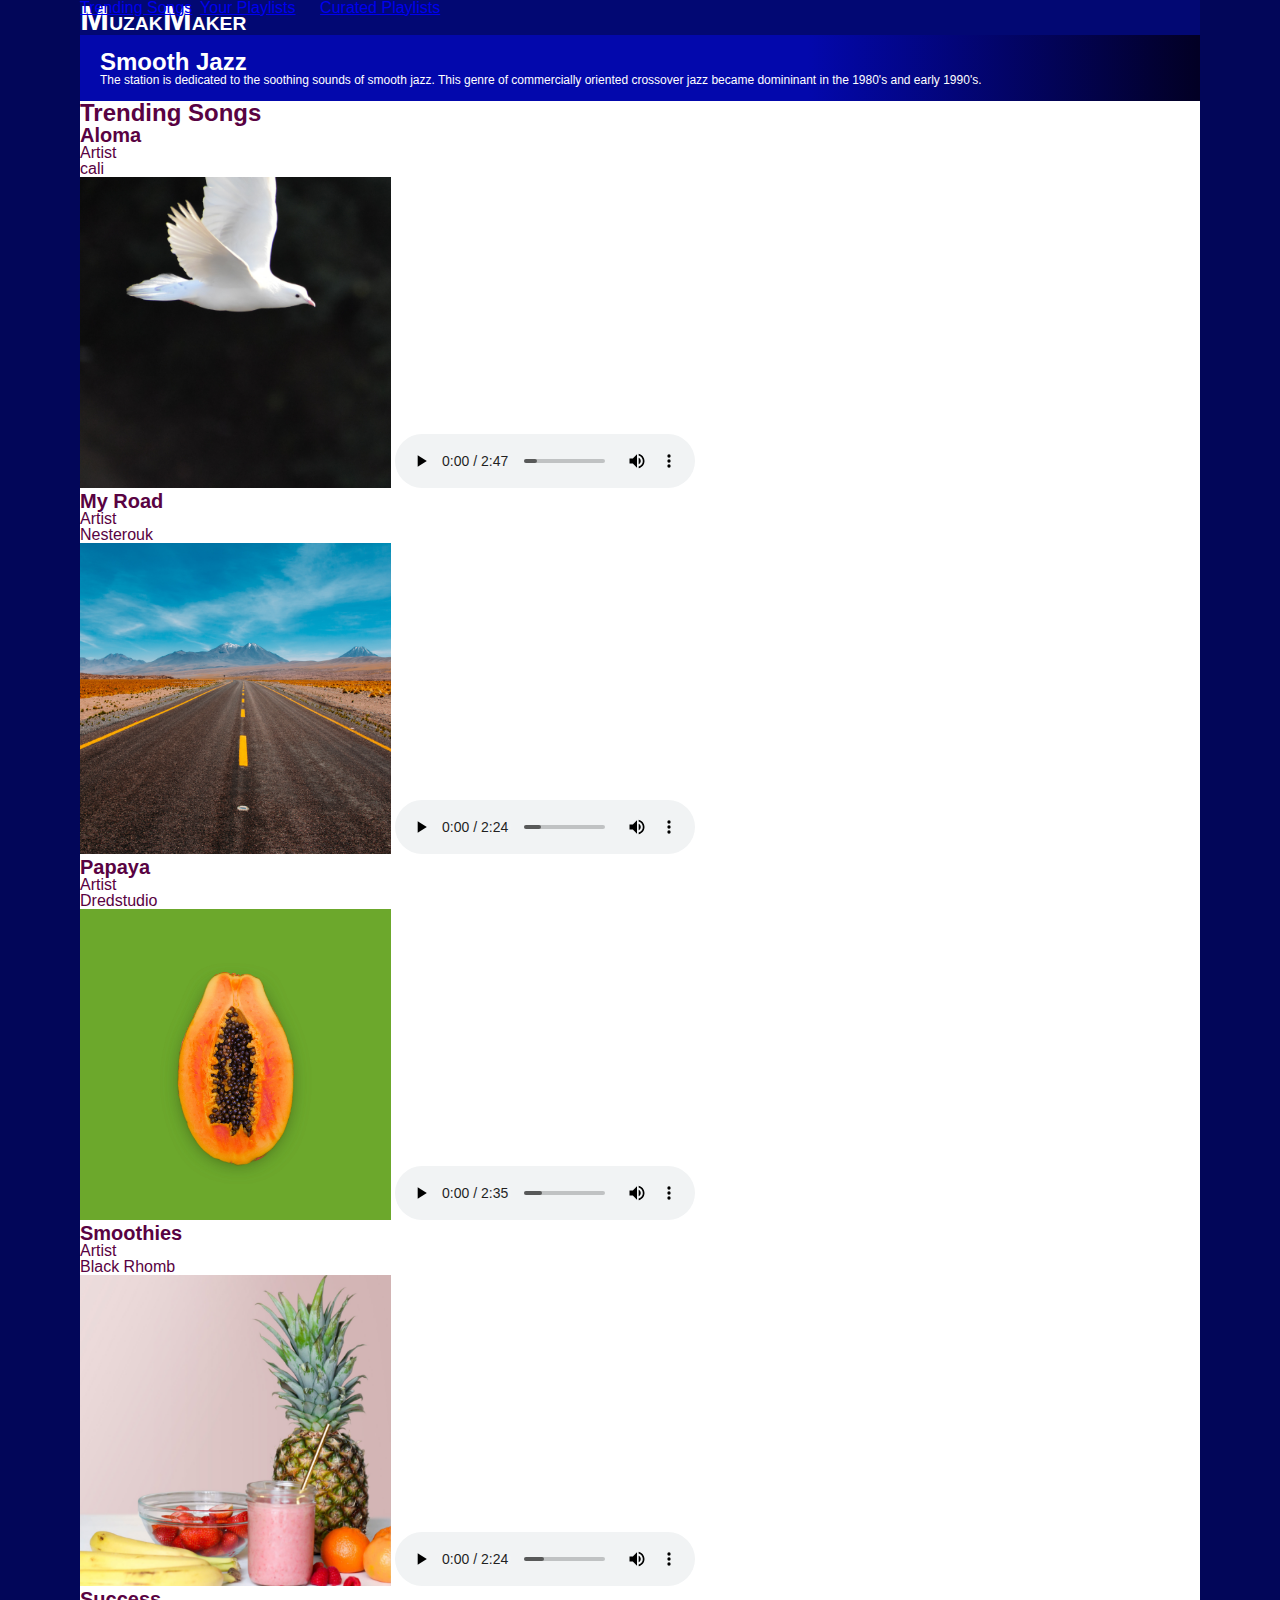
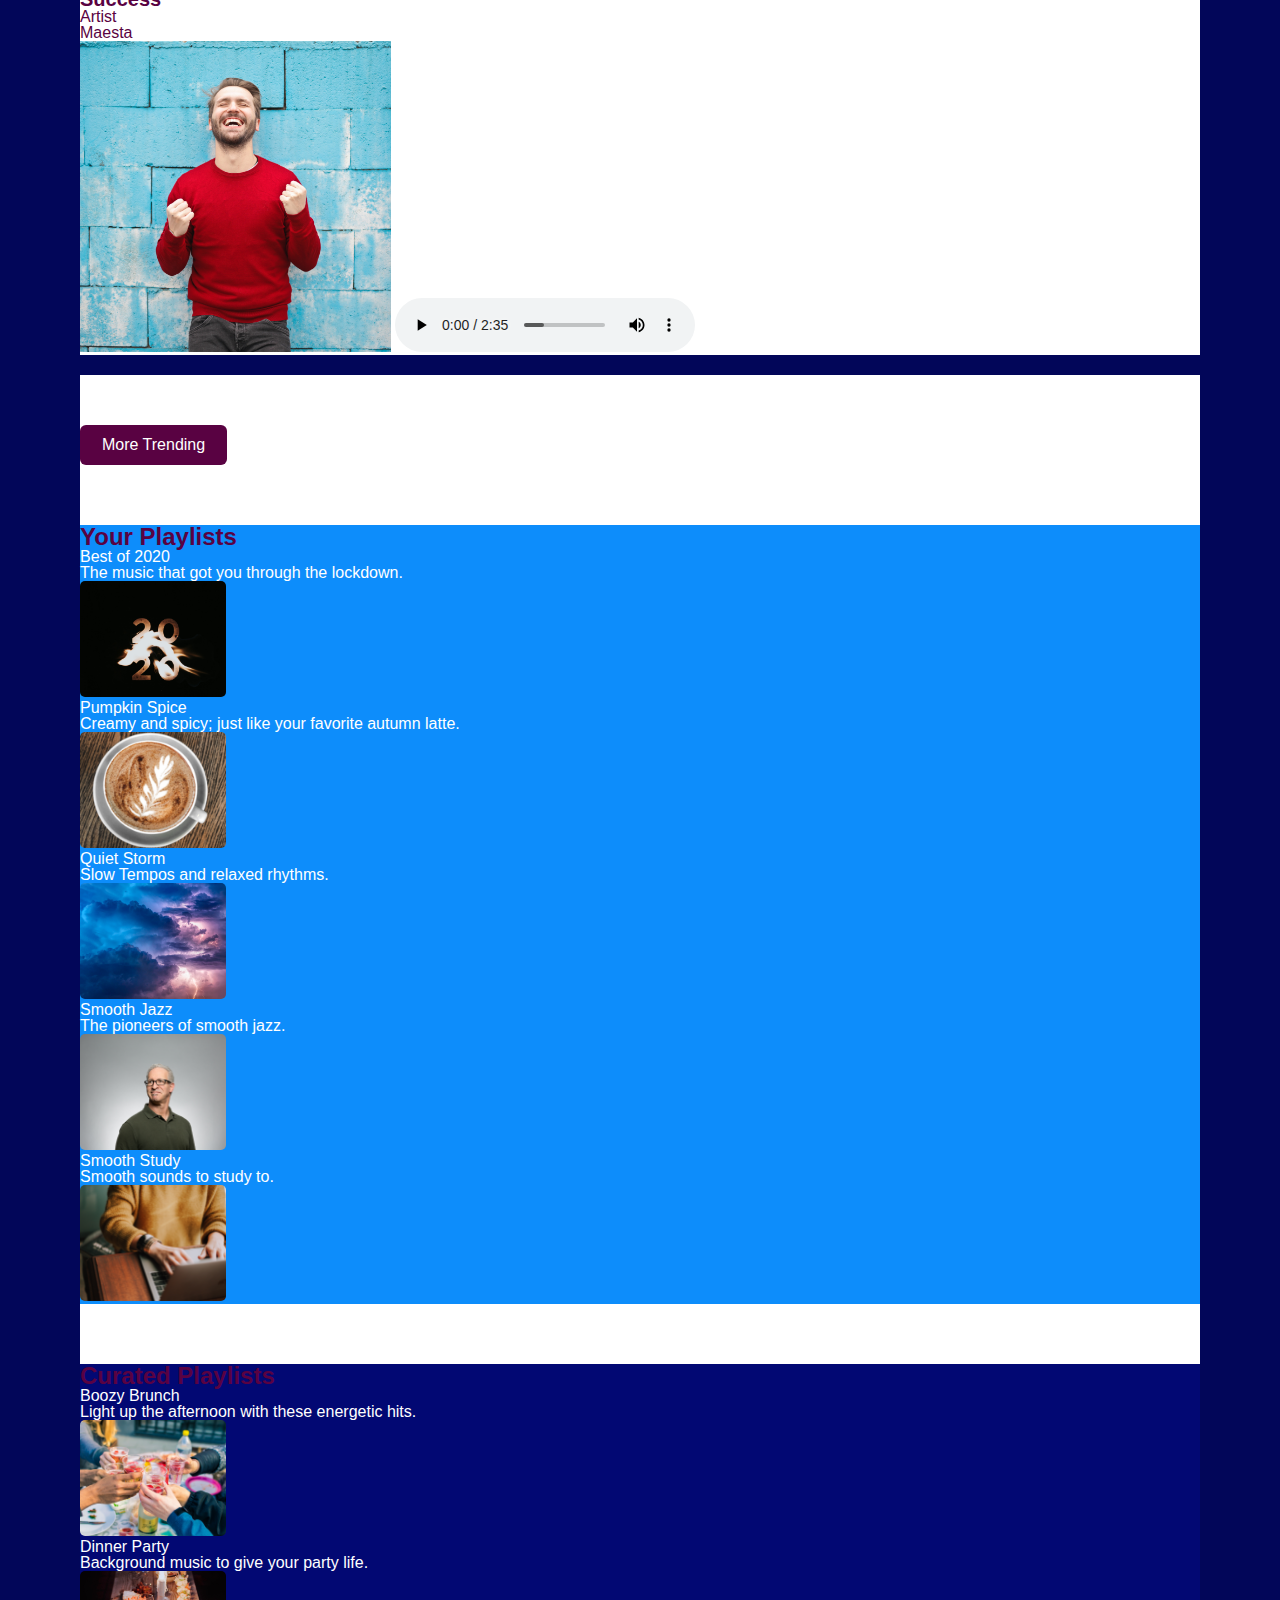
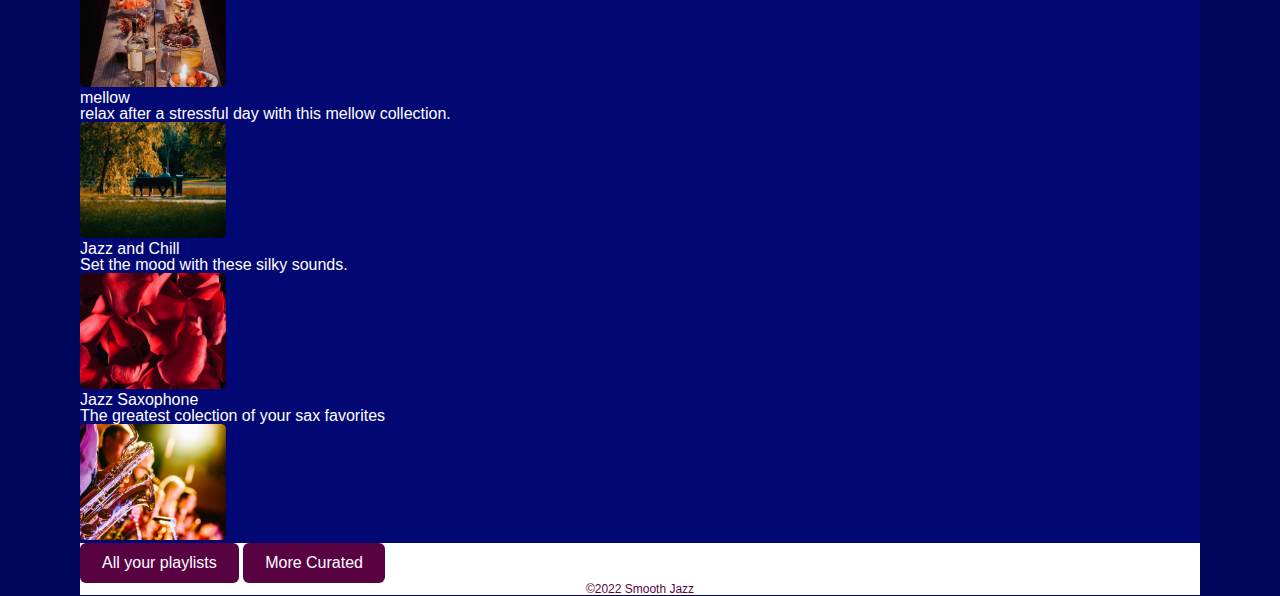
==== index.html @ c6e15051 "block level design" ====
<!DOCTYPE html>
<html lang="en">
  <head>
    <meta charset="UTF-8">
    <meta name="viewport" content="width=device-width, initial-scale=1.0">
    <meta http-equiv="X-UA-Compatible" content="ie=edge">
    <title>Streaming Media</title>
    <link rel="stylesheet" href="styles.css">
  </head>
  <body>
    <header>
      <h1><a href="index.html"> M<span class="h1_cap">uzak</span>M<span class="h1_cap">aker</span> </a></h1>
      <nav>
        <ul class="menu">
          <li><a href="trending_Songs.html">Trending Songs</a></li>
          <li><a href="your_Playlists.html">Your Playlists</a></li>
          <li><a href="curated_playlists.html">Curated Playlists</a></li>
        </ul>
      </nav>
    </header>
    <main>
      <section id="bio">
        <h2 id="bio_h2">Smooth Jazz</h2>
        <p>The station is dedicated to the soothing sounds of smooth jazz.
          This genre of commercially oriented crossover jazz became domininant
          in the 1980's and early 1990's.
        </p> 
        </section>
        <section id="trending">
          <h2>Trending Songs</h2>
          <div class="scroll">
          <section>
            <div>
              <h3>Aloma</h3>
              <dl>
                <dt>Artist</dt>
                <dd>cali</dd>
              </dl>
            </div>
            <img src="images/aloma-cover.png" alt="dove">
            <audio 
              controls src="audio/aloma.mp3">
              Your browser doesn't support the <code>audio</code> element.
            </audio>
          </section>
          <section>
            <div>
              <h3>My Road</h3>
              <dl>
                <dt>Artist</dt>
                <dd>Nesterouk</dd>
              </dl>
            </div>
            <img src="images/my-road-cover.png" alt="desert picture">
            <audio 
              controls src="audio/my-road.mp3">
              Your browser doesn't support the <code>audio</code> element.
            </audio>
          </section>
          <section>
            <div>
              <h3>Papaya</h3>
              <dl>
                <dt>Artist</dt>
                <dd>Dredstudio</dd>
              </dl>
            </div>
            <img src="images/papaya-cover.png" alt="papaya cover">
            <audio 
              controls src="audio/papaya.mp3">
              Your browser doesn't support the <code>audio</code> element.
            </audio>
          </section>
          <section>
            <div>
              <h3>Smoothies</h3>
              <dl>
                <dt>Artist</dt>
                <dd>Black Rhomb</dd>
              </dl>
            </div>
            <img src="images/smoothies-cover.png" alt="smoothies cover">
            <audio 
              controls src="audio/smoothies.mp3">
              Your browser doesn't support the <code>audio</code> element.
            </audio>
          </section>
          <section>
            <div>
              <h3>Success</h3>
              <dl>
                <dt>Artist</dt>
                <dd>Maesta</dd>
              </dl>
            </div>
            <img src="images/successful-performance-cover.png" alt="success face">
            <audio 
              controls src="audio/successful-performance.mp3">
              Your browser doesn't support the <code>audio</code> element.
            </audio>
          </section>
          </div>
      </section>
      <div id="allplaylists">
        <a class="button" href="#"><span>More Trending</span></a>
         <section id="your_playlists">
         <h2>Your Playlists</h2>
          <div class="scroll">
            <div>
              <dl>
                <dt>Best of 2020</dt>
                <dd>The music that got you through the lockdown.</dd>
              </dl>
              <img src="images/best-of-2020-cover.png" alt="2020 fire graphic">
            </div>
            <div>
              <dl>
                <dt>Pumpkin Spice</dt>
                <dd>Creamy and spicy; just like your favorite autumn latte.</dd>
              </dl>
              <img src="images/pumpkin-spice-cover.png" alt="latte">
            </div>
            <div>
              <dl>
                <dt>Quiet Storm</dt>
                <dd>Slow Tempos and relaxed rhythms.</dd>
              </dl>
              <img src="images/quiet-storm-cover.png" alt="quiet storm picture">
            </div>
            <div>
              <dl>
                <dt>Smooth Jazz</dt>
                <dd>The pioneers of smooth jazz.</dd>
              </dl>
              <img src="images/smooth-jazz-cover.png" alt="smooth jazz artist">
            </div>
            <div>
              <dl>
                <dt>Smooth Study</dt>
                <dd>Smooth sounds to study to.</dd>
              </dl>
              <img src="images/smooth-study-cover.png" alt="student using laptop picture">
            </div>
        </div>
      </section>

    
      <section id="curated_playlists">
        <h2>Curated Playlists</h2>
        <div class="scroll">
            <div>
              <dl>
                <dt>Boozy Brunch</dt>
                <dd>Light up the afternoon with these energetic hits.</dd>
              </dl>
              <img src="images/boozy-brunch-cover.png" alt="cheering with drinks picture">
            </div>
            <div>
              <dl>
                <dt>Dinner Party</dt>
                <dd>Background music to give your party life.</dd>
              </dl>
              <img src="images/dinner-party-cover.png" alt="dinner party picture">
            </div>
            <div>
              <dl>
                <dt>mellow</dt>
                <dd>relax after a stressful day with this mellow collection.</dd>
              </dl>
              <img src="images/mellow-cover.png" alt="riding horses picture">
            </div>
            <div>
              <dl>
                <dt>Jazz and Chill</dt>
                <dd>Set the mood with these silky sounds.</dd>
              </dl>
              <img src="images/jazz-chill-cover.png" alt="rose pedals picture">
            </div>
            <div>
              <dl>
                <dt>Jazz Saxophone</dt>
                <dd>The greatest colection of your sax favorites</dd>
              </dl>
              <img src="images/smooth-saxophone-cover.png" alt="2020 fire graphic">
            </div>
        </div>
      </section>
      <a class="button" href="#"><span>All your playlists</span></a>
      <a class="button" href="#"><span>More Curated</span></a>
    </div>
    </main>
    <footer>
        <p id="crfoot">&copy;2022 Smooth Jazz</p>
    </footer>
  </body>
</html>
---- styles.css ----
/* http://meyerweb.com/eric/tools/css/reset/
v2.0 | 20110126
License: none (public domain)
*/
html, body, div, span, applet, object, iframe,
h1, h2, h3, h4, h5, h6, p, blockquote, pre,
a, abbr, acronym, address, big, cite, code,
del, dfn, em, img, ins, kbd, q, s, samp,
small, strike, strong, sub, sup, tt, var,
b, u, i, center,
dl, dt, dd, ol, ul, li,
fieldset, form, label, legend,
table, caption, tbody, tfoot, thead, tr, th, td,
article, aside, canvas, details, embed,
figure, figcaption, footer, header, hgroup, 
menu, nav, output, ruby, section, summary,
time, mark, audio, video {
    margin: 0;
    padding: 0;
    border: 0;
    font-size: 100%;
    font: inherit;
    vertical-align: baseline;
}
/* HTML5 display-role reset for older browsers */
article, aside, details, figcaption, figure, 
footer, header, hgroup, menu, nav, section {
    display: block;
}
body {
    line-height: 1;
}
ol, ul {
    list-style: none;
}
blockquote, q {
    quotes: none;
}
blockquote:before, blockquote:after,
q:before, q:after {
    content: '';
    content: none;
}
table {
    border-collapse: collapse;
    border-spacing: 0;
    
}
/*universal level elements*/
html{
    font-family: Verdana, Geneva, Tahoma, sans-serif;
    background-color: #020659;
    margin-left:80px;
    margin-right: 80px;
}

/*inline level elements*/
h1 {font-size:1.25em;
    color: #ffffff;
}
h1 a{
    text-decoration: none;
    color: #ffffff;
    font-family: Verdana, Geneva, Tahoma, sans-serif;
    font-weight:bolder;
    text-transform: capitalize;
    font-size:1.75em;
}
.h1_cap{
    font-weight:bold;
    text-transform: uppercase;
    font-size:.55em;
}
h3 {
    font-size: 1.25em;
    color: #590242;
    font-weight: bolder;
}
h2 {
    font-size: 1.5em;
    color: #590242;
    font-weight: bolder;
}
#bio_h2{
    font-size: 1.5em;
    color:#ffffff;
    font-weight: bolder;
}
#bio{
 background: rgb(2,0,36);
background: linear-gradient(270deg, rgba(2,0,36,1) 0%, rgba(3,8,172,1) 35%, rgba(3,8,172,1) 100%);
padding-top: 15px;
padding-bottom: 15px;
padding-left: 20px;
padding-right: 20px;
}
p{
    color: #ffffff;
    font-size: .75em;
}
#crfoot{
    text-align: center;
    margin: 0 auto;
    color: #590242;
}
div dl{
    
    color: #ffffff;
    font-size: 1em;
}
#trending div dl{
    color: #590242;
    font-size: 1em;
}
/*block level elements*/
header{
    background-color: #020873;
}
footer{
    background-color: #ffffff;
}
#trending{
    background-color: #ffffff;
    margin-bottom:20px;
}

#your_playlists{
    background-color: #0d8dfb;
    margin-top: 60px;
}
#curated_playlists{
    background-color: #020873;
    margin-top: 60px;
    }
#allplaylists{
    background-color: #ffffff;
    padding-top: 50px;
}
/*button display*/  
.button {
    display: inline-block;
    padding: 10px 20px;
    text-align: center;
    text-decoration: none;
    color: #ffffff;
    background-color: #590242;
    border-radius: 6px;
    outline: none;
    transition: 0.1s;
    border: 2px solid transparent;
  }
  .button:hover,
  .button:focus {
    background-color: #0d8df8;
    border-color: #7aa8b7;
  }


/*menu (start media queries)*/
@media screen and (min-width:375px) {
ul {
    overflow: hidden;
    max-height: 0;
    transition: max-height .2s ease-out;
    text-decoration: none;
}
label {
    cursor: pointer;
    display: inline-block;
    padding: 28px 20px;
    position: relative;
    user-select: none;
}
label span {
    background-color: #ffffff;
    display: block;
    height: 2px;
    position: relative;
    transition: background-color .2s ease-out;
    width: 18px;
}
label span:before, label span:after {
    background: #ffffff;
    content: '';
    display: block;
    height: 100%;
    position: absolute;
    transition: all .2s ease-out;
    width: 100%;
}
label span:before {
    top: 5px;
}
label span:after {
    top: -5px;
}
input {
    display: none;
}
input:checked ~ ul {
    max-height: 500px;
}
input:checked ~ label span {
    background: transparent;
}
input:checked ~ label span:before {
    transform: rotate(-45deg);
}
input:checked ~ label span:after {
    transform: rotate(45deg);
}
input:checked ~ label:not(.steps) span:before, input:checked ~ label:not(.steps) span:after {
    top: 0;
}
}
@media screen and (min-width:834px) {
    ul {
        overflow: visible;
        position: absolute;
        top: 0;
        display: grid;
        grid-template-columns: 1fr 1fr 1fr 1fr 1fr;
    }
    label span, input {
        display: none;
    }
}
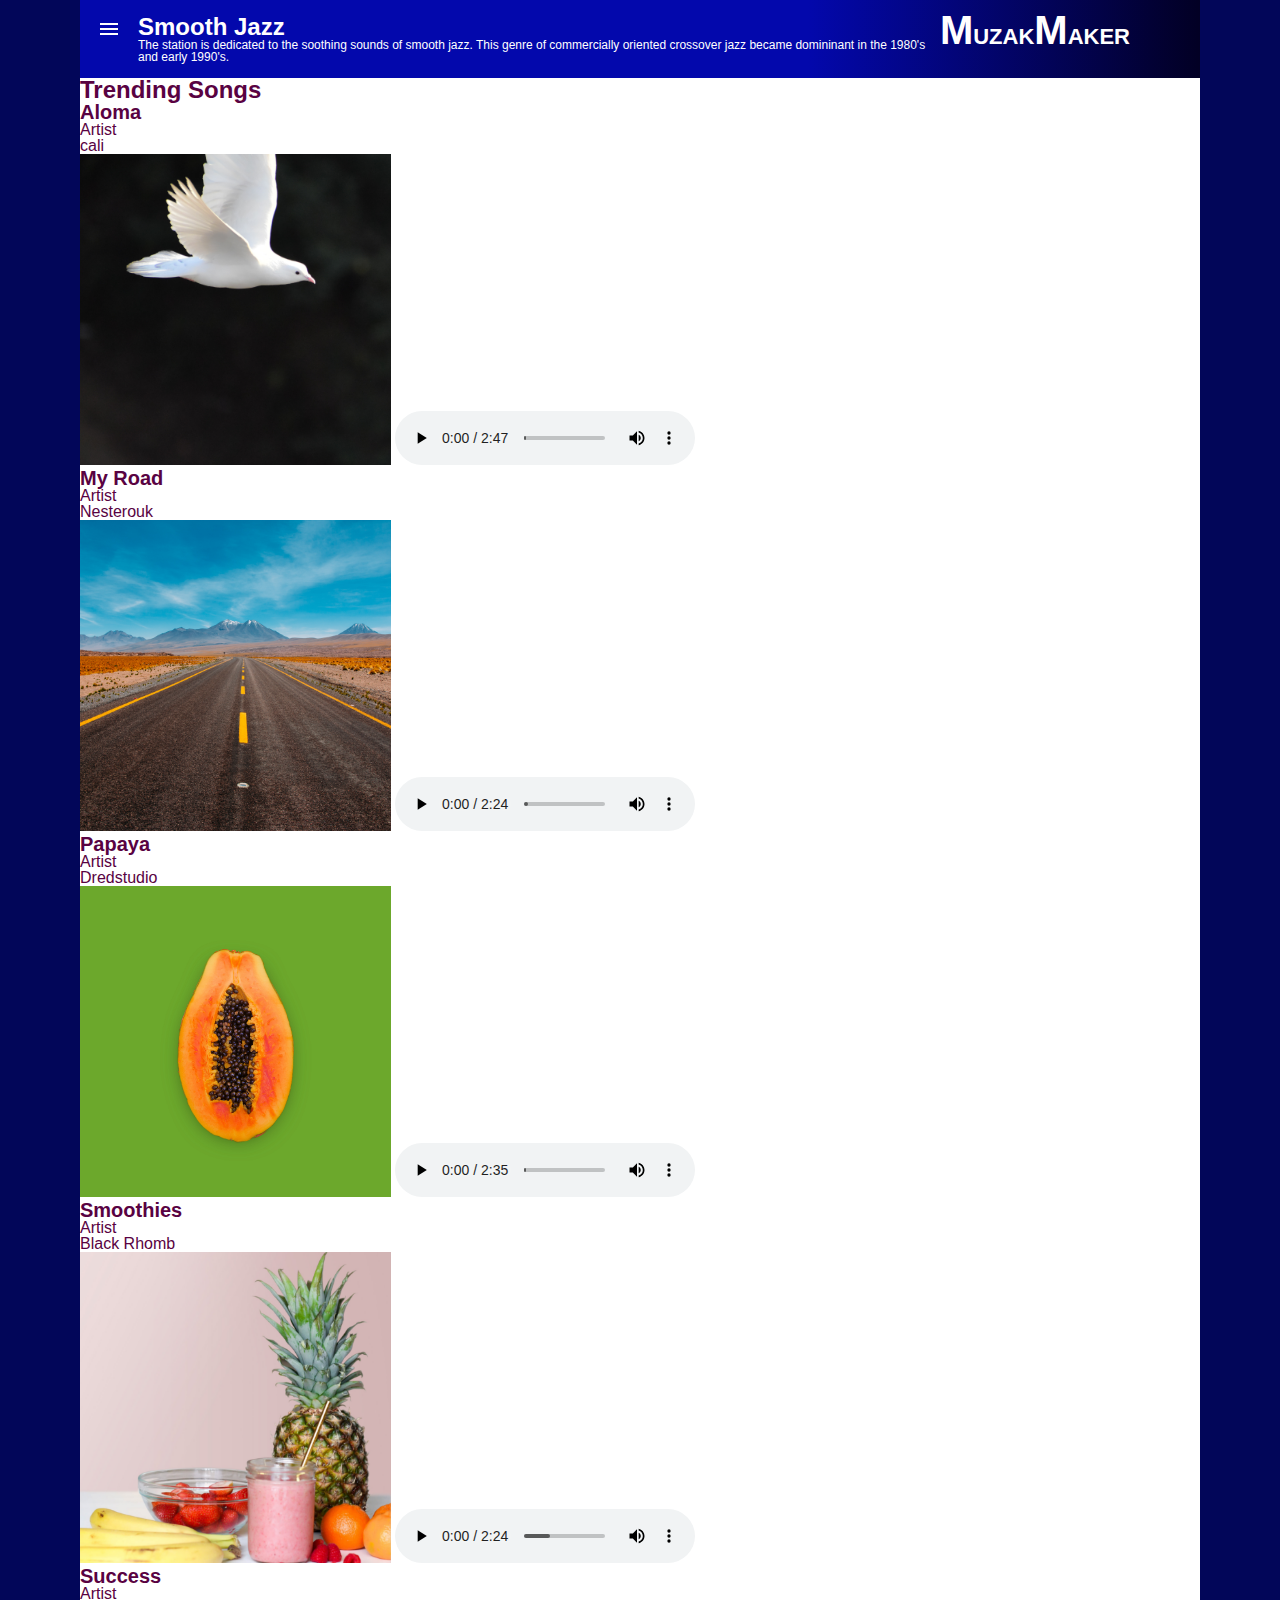
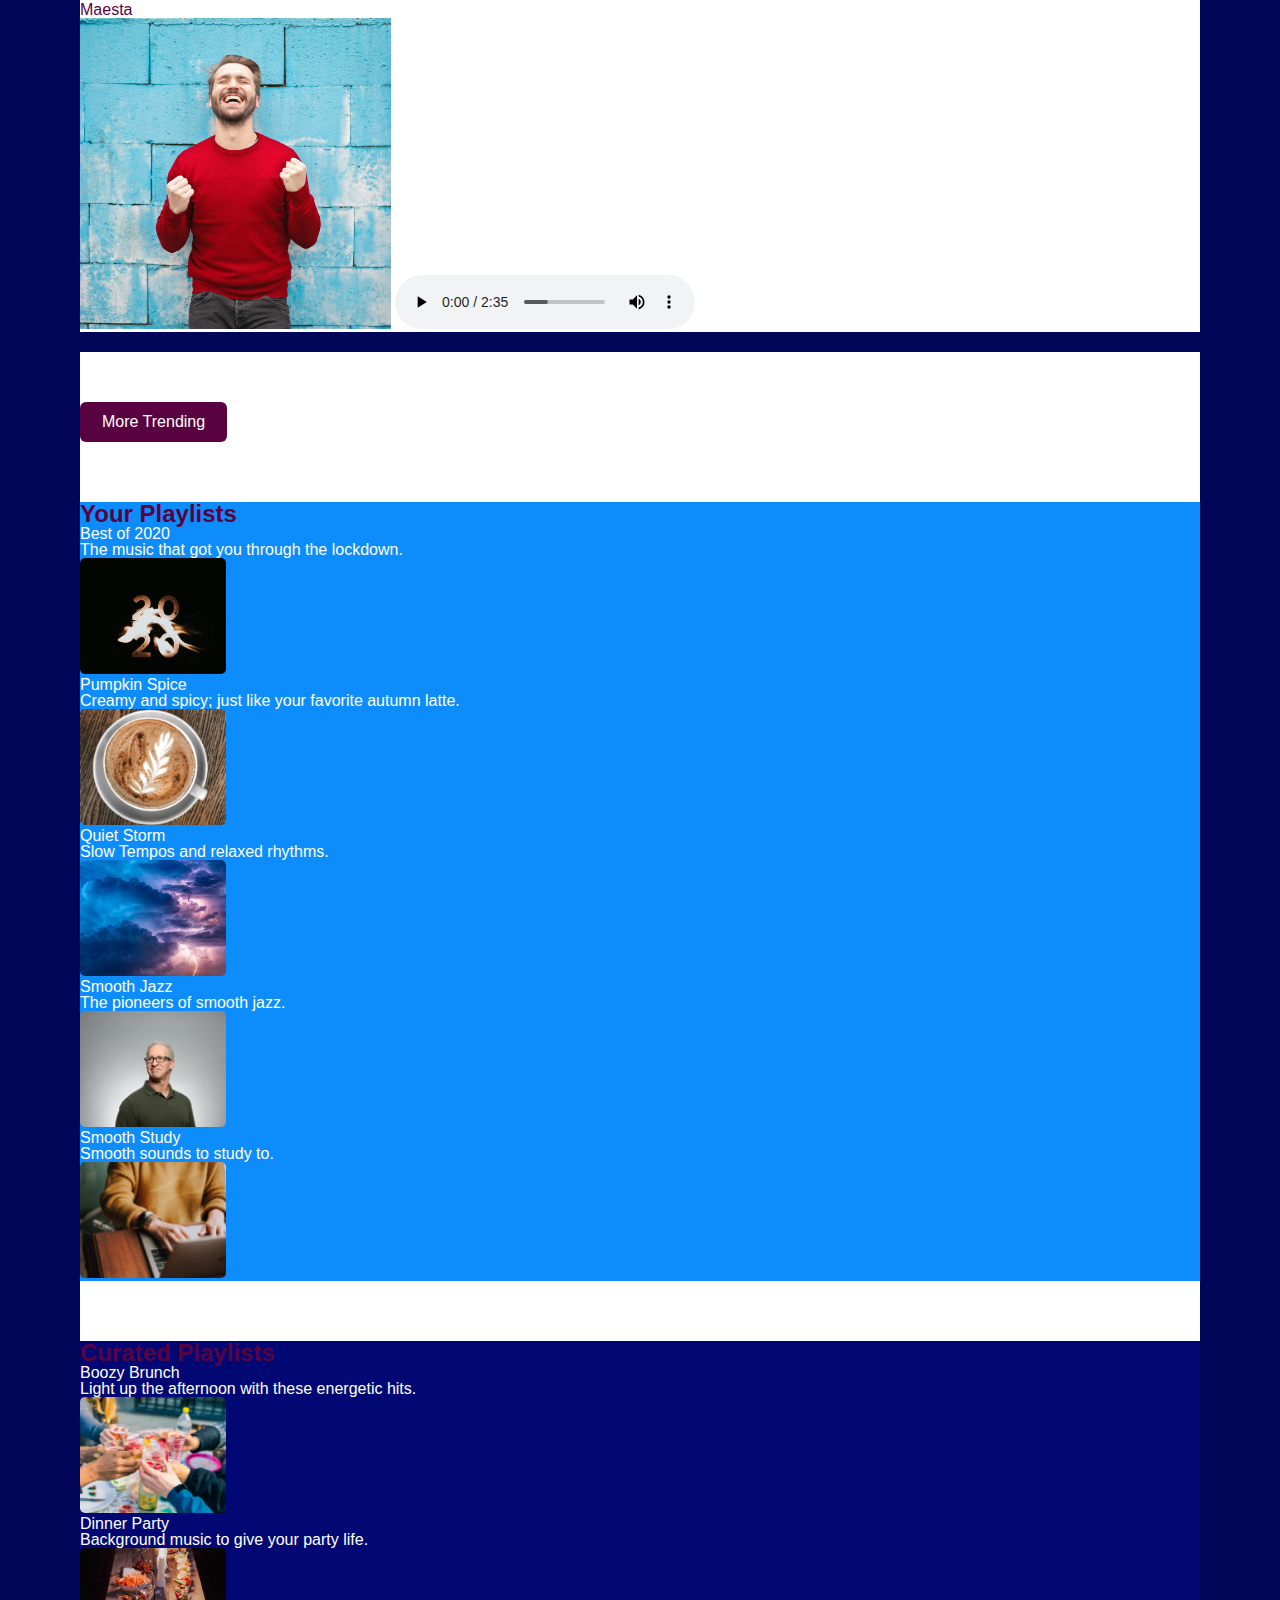
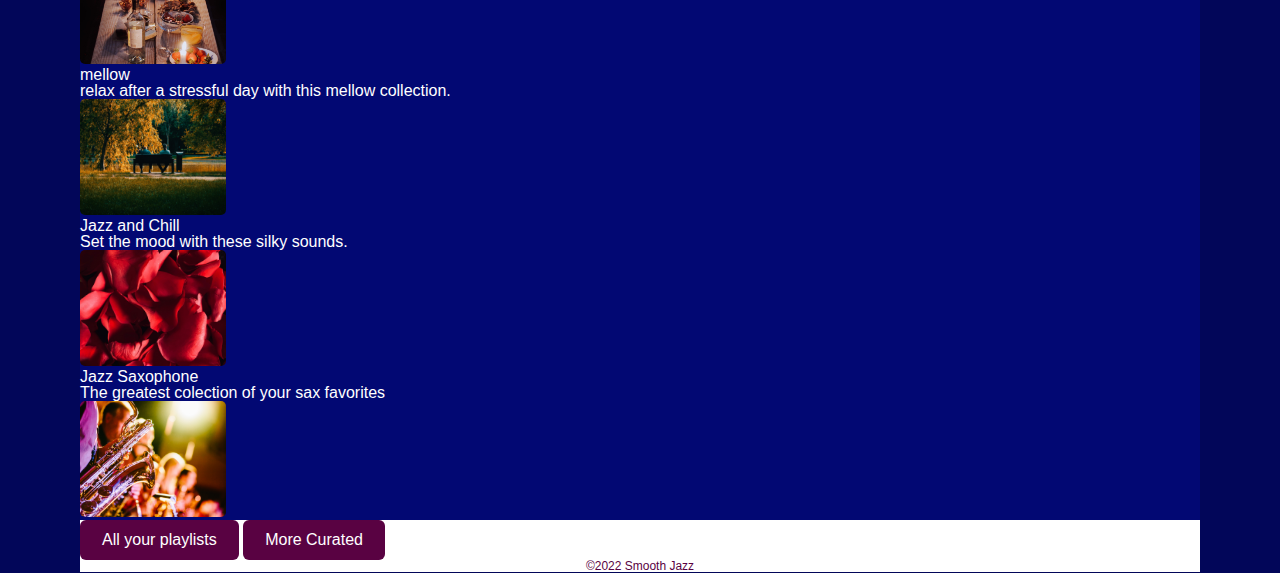
==== commit 6777067c: "menu" ====
--- a/index.html
+++ b/index.html
@@ -8,9 +8,11 @@
     <link rel="stylesheet" href="styles.css">
   </head>
   <body>
-    <header>
-      <h1><a href="index.html"> M<span class="h1_cap">uzak</span>M<span class="h1_cap">aker</span> </a></h1>
+    <header class="header">
+      <h1><a href="index.html" class="logo"> M<span class="h1_cap">uzak</span>M<span class="h1_cap">aker</span> </a></h1>
       <nav>
+        <input class="menu-btn" type="checkbox" id="menu-btn" />
+        <label class="menu-icon" for="menu-btn"><span class="navicon"></span></label>
         <ul class="menu">
           <li><a href="trending_Songs.html">Trending Songs</a></li>
           <li><a href="your_Playlists.html">Your Playlists</a></li>
--- a/styles.css
+++ b/styles.css
@@ -52,6 +52,7 @@
     background-color: #020659;
     margin-left:80px;
     margin-right: 80px;
+
 }
 
 /*inline level elements*/
@@ -85,14 +86,15 @@
     font-size: 1.5em;
     color:#ffffff;
     font-weight: bolder;
+    
 }
 #bio{
- background: rgb(2,0,36);
-background: linear-gradient(270deg, rgba(2,0,36,1) 0%, rgba(3,8,172,1) 35%, rgba(3,8,172,1) 100%);
-padding-top: 15px;
-padding-bottom: 15px;
-padding-left: 20px;
-padding-right: 20px;
+    background: rgb(2,0,36);
+    background: linear-gradient(270deg, rgba(2,0,36,1) 0%, rgba(3,8,172,1) 35%, rgba(3,8,172,1) 100%);
+    padding-top: 15px;
+    padding-bottom: 15px;
+    padding-left: 20px;
+    padding-right: 20px;
 }
 p{
     color: #ffffff;
@@ -100,7 +102,6 @@
 }
 #crfoot{
     text-align: center;
-    margin: 0 auto;
     color: #590242;
 }
 div dl{
@@ -115,6 +116,11 @@
 /*block level elements*/
 header{
     background-color: #020873;
+    text-align: center;
+    box-shadow: 1px 1px 4px 0 rgb(0, 0, 0);
+        position: relative;
+        width: 100%;
+        z-index: 3;
 }
 footer{
     background-color: #ffffff;
@@ -155,63 +161,104 @@
     border-color: #7aa8b7;
   }
 
-
+ 
 /*menu (start media queries)*/
 @media screen and (min-width:375px) {
-ul {
-    overflow: hidden;
-    max-height: 0;
-    transition: max-height .2s ease-out;
-    text-decoration: none;
-}
-label {
-    cursor: pointer;
-    display: inline-block;
-    padding: 28px 20px;
-    position: relative;
-    user-select: none;
-}
-label span {
-    background-color: #ffffff;
-    display: block;
-    height: 2px;
-    position: relative;
-    transition: background-color .2s ease-out;
-    width: 18px;
-}
-label span:before, label span:after {
-    background: #ffffff;
-    content: '';
-    display: block;
-    height: 100%;
-    position: absolute;
-    transition: all .2s ease-out;
-    width: 100%;
-}
-label span:before {
-    top: 5px;
-}
-label span:after {
-    top: -5px;
-}
-input {
-    display: none;
-}
-input:checked ~ ul {
-    max-height: 500px;
-}
-input:checked ~ label span {
-    background: transparent;
-}
-input:checked ~ label span:before {
-    transform: rotate(-45deg);
-}
-input:checked ~ label span:after {
-    transform: rotate(45deg);
-}
-input:checked ~ label:not(.steps) span:before, input:checked ~ label:not(.steps) span:after {
-    top: 0;
-}
+  
+      .header ul {
+        margin: 0;
+        padding: 0;
+        list-style: none;
+        overflow: hidden;
+        background-color: #fff;
+      }
+      
+      .header li a {
+        display: block;
+        padding: 20px 20px;
+        border-right: 1px solid #f4f4f4;
+        text-decoration: none;
+      }
+      
+      .header li a:hover,
+      .header .menu-btn:hover {
+        background-color: #5f66b7;
+      }
+      
+      .header .logo {
+        float: right;
+        font-size: 2em;
+        padding: 10px 70px 10px 10px;
+        text-decoration: none;
+      }
+      .header .menu {
+        clear: both;
+        max-height: 0;
+        transition: max-height .2s ease-out;
+      }
+
+      .header .menu-icon {
+        cursor: pointer;
+        float: left;
+        padding: 28px 20px;
+        position:relative;
+        user-select: none;
+      }
+      
+      .header .menu-icon .navicon {
+        background: rgb(255, 255, 255);
+        display: block;
+        height: 2px;
+        position: relative;
+        transition: background .2s ease-out;
+        width: 18px;
+      }
+      
+      .header .menu-icon .navicon:before,
+      .header .menu-icon .navicon:after {
+        background: #ffffff;
+        content: '';
+        display: block;
+        height: 100%;
+        position: absolute;
+        transition: all .2s ease-out;
+        width: 100%;
+      }
+      
+      .header .menu-icon .navicon:before {
+        top: 5px;
+      }
+      
+      .header .menu-icon .navicon:after {
+        top: -5px;
+      }
+      
+      /* menu btn */
+      
+      .header .menu-btn {
+        display: none;
+      }
+      
+      .header .menu-btn:checked ~ .menu {
+        max-height: 240px;
+      }
+      
+      .header .menu-btn:checked ~ .menu-icon .navicon {
+        background: transparent;
+      }
+      
+      .header .menu-btn:checked ~ .menu-icon .navicon:before {
+        transform: rotate(-45deg);
+      }
+      
+      .header .menu-btn:checked ~ .menu-icon .navicon:after {
+        transform: rotate(45deg);
+      }
+      
+      .header .menu-btn:checked ~ .menu-icon:not(.steps) .navicon:before,
+      .header .menu-btn:checked ~ .menu-icon:not(.steps) .navicon:after {
+        top: 0;
+      }
 }
 @media screen and (min-width:834px) {
     ul {
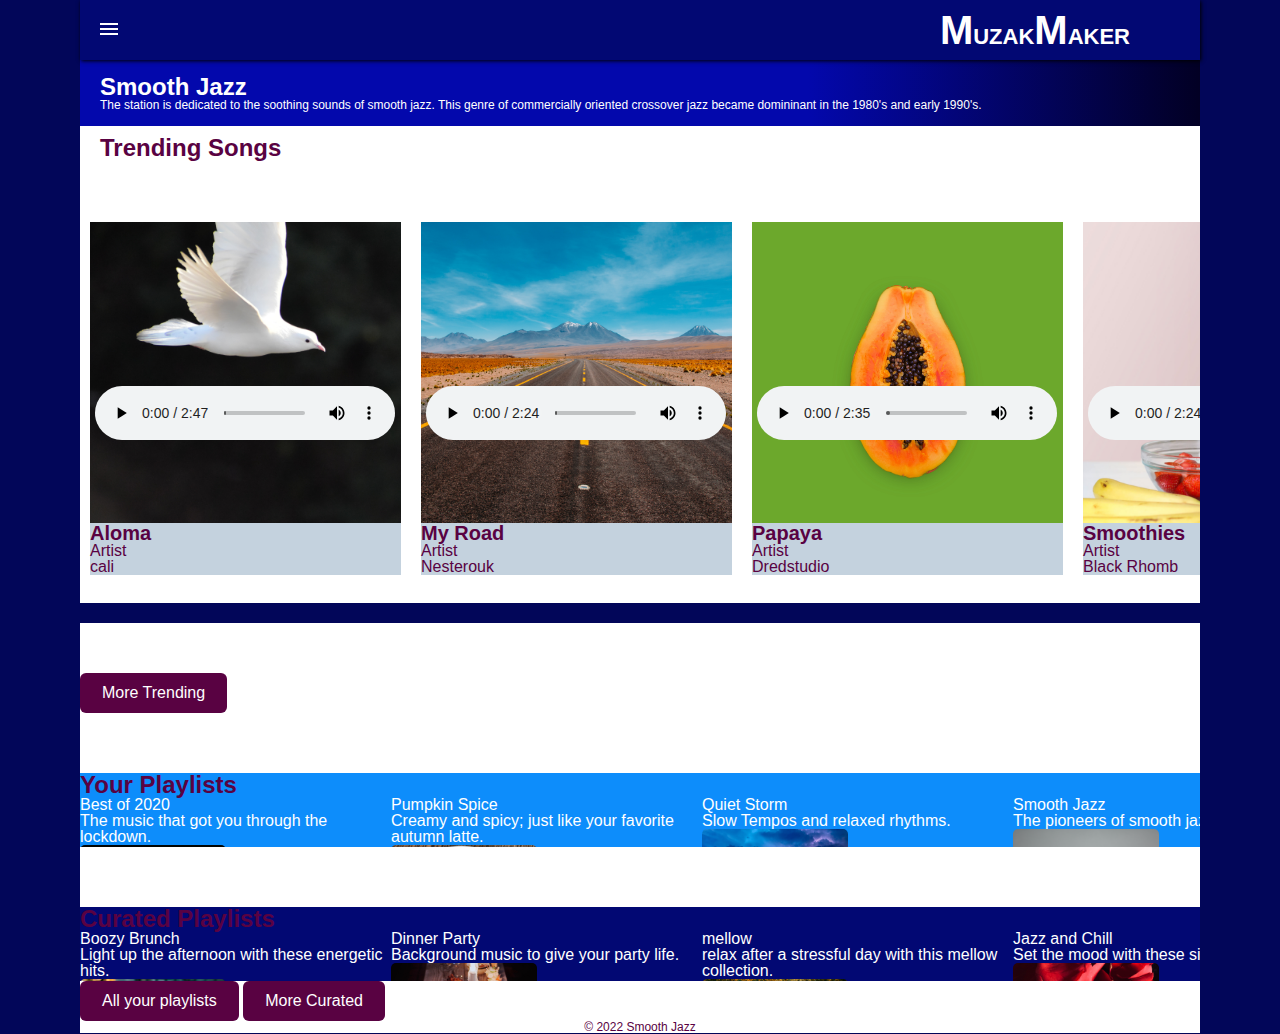
==== commit e2469cd3: "top media player" ====
--- a/index.html
+++ b/index.html
@@ -94,7 +94,7 @@
                 <dt>Artist</dt>
                 <dd>Maesta</dd>
               </dl>
-            </div>
+          </div>
             <img src="images/successful-performance-cover.png" alt="success face">
             <audio 
               controls src="audio/successful-performance.mp3">
@@ -192,7 +192,7 @@
     </div>
     </main>
     <footer>
-        <p id="crfoot">&copy;2022 Smooth Jazz</p>
+        <p id="crfoot">&copy; 2022 Smooth Jazz</p>
     </footer>
   </body>
 </html>--- a/styles.css
+++ b/styles.css
@@ -105,13 +105,74 @@
     color: #590242;
 }
 div dl{
-    
     color: #ffffff;
     font-size: 1em;
 }
 #trending div dl{
     color: #590242;
     font-size: 1em;
+    background-color:hsl(208, 28%, 82%)
+}
+#trending div h3{
+    background-color:hsl(208, 28%, 82%)
+}
+#trending div{
+    top: 351px;
+    background-color: #ffffff;
+    
+}
+#trending h2{
+    padding-left: 20px;
+    padding-top: 10px;
+    padding-bottom: 2px;
+    background-color: #ffffff;
+    
+}
+.scroll{
+    display: grid;
+    grid-template-columns: repeat(5, 1fr);
+    overflow-x: auto;
+    overflow-y: hidden;
+    
+}
+.scroll section{
+    margin: 10px;
+    position:relative;
+
+}
+.scroll div{
+    position: relative;
+  
+    color: #590242;
+    font-size: 1em;
+    height: 50px;
+    width: 311px;
+
+    
+}
+div {
+    color: #590242;
+    font-size: 1em;
+   
+}
+
+dl{
+    padding-right: 5px;
+}
+dt{
+    display: relative;
+}
+audio{
+    position: relative;
+    bottom: 150px;
+    left: 5px;
+}
+
+ #trending{
+    display: grid;
+    grid-template-columns: 1fr;
+    grid-column-start: 3;
+    
 }
 /*block level elements*/
 header{
@@ -263,10 +324,10 @@
 @media screen and (min-width:834px) {
     ul {
         overflow: visible;
-        position: absolute;
+        position: relative;
         top: 0;
         display: grid;
-        grid-template-columns: 1fr 1fr 1fr 1fr 1fr;
+        grid-template-columns: 1fr 1fr 1f;
     }
     label span, input {
         display: none;
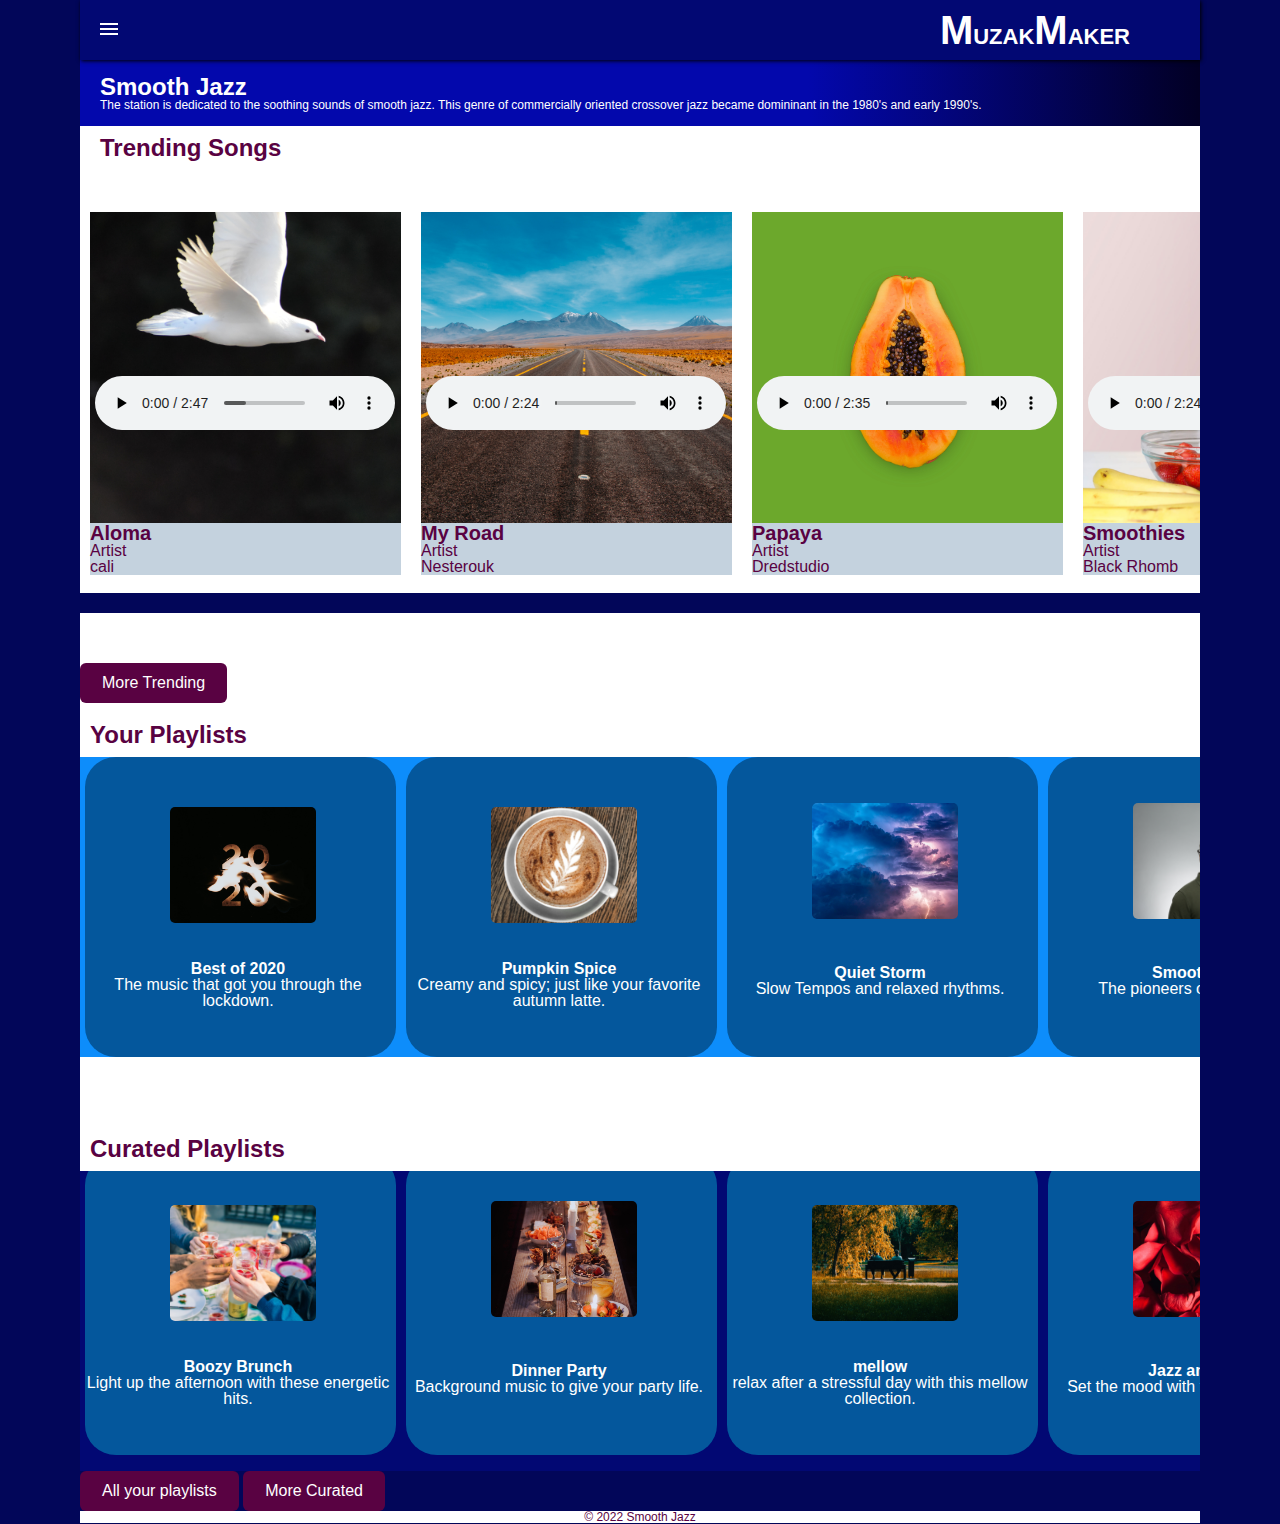
==== commit 50bad2b3: "two other libraries" ====
--- a/index.html
+++ b/index.html
@@ -108,6 +108,7 @@
          <section id="your_playlists">
          <h2>Your Playlists</h2>
           <div class="scroll">
+            <section>
             <div>
               <dl>
                 <dt>Best of 2020</dt>
@@ -115,6 +116,8 @@
               </dl>
               <img src="images/best-of-2020-cover.png" alt="2020 fire graphic">
             </div>
+        </section>
+        <section>
             <div>
               <dl>
                 <dt>Pumpkin Spice</dt>
@@ -122,6 +125,8 @@
               </dl>
               <img src="images/pumpkin-spice-cover.png" alt="latte">
             </div>
+        </section>
+        <section>
             <div>
               <dl>
                 <dt>Quiet Storm</dt>
@@ -129,6 +134,8 @@
               </dl>
               <img src="images/quiet-storm-cover.png" alt="quiet storm picture">
             </div>
+        </section>
+        <section>
             <div>
               <dl>
                 <dt>Smooth Jazz</dt>
@@ -136,6 +143,8 @@
               </dl>
               <img src="images/smooth-jazz-cover.png" alt="smooth jazz artist">
             </div>
+        </section>
+        <section>
             <div>
               <dl>
                 <dt>Smooth Study</dt>
@@ -143,6 +152,7 @@
               </dl>
               <img src="images/smooth-study-cover.png" alt="student using laptop picture">
             </div>
+        </section>
         </div>
       </section>
 
@@ -150,6 +160,7 @@
       <section id="curated_playlists">
         <h2>Curated Playlists</h2>
         <div class="scroll">
+            <section>
             <div>
               <dl>
                 <dt>Boozy Brunch</dt>
@@ -157,6 +168,8 @@
               </dl>
               <img src="images/boozy-brunch-cover.png" alt="cheering with drinks picture">
             </div>
+             </section>
+             <section>
             <div>
               <dl>
                 <dt>Dinner Party</dt>
@@ -164,6 +177,8 @@
               </dl>
               <img src="images/dinner-party-cover.png" alt="dinner party picture">
             </div>
+            </section>
+            <section>
             <div>
               <dl>
                 <dt>mellow</dt>
@@ -171,6 +186,8 @@
               </dl>
               <img src="images/mellow-cover.png" alt="riding horses picture">
             </div>
+            </section>
+            <section>
             <div>
               <dl>
                 <dt>Jazz and Chill</dt>
@@ -178,6 +195,8 @@
               </dl>
               <img src="images/jazz-chill-cover.png" alt="rose pedals picture">
             </div>
+            </section>
+            <section></section>
             <div>
               <dl>
                 <dt>Jazz Saxophone</dt>
@@ -185,6 +204,7 @@
               </dl>
               <img src="images/smooth-saxophone-cover.png" alt="2020 fire graphic">
             </div>
+            </section>
         </div>
       </section>
       <a class="button" href="#"><span>All your playlists</span></a>
--- a/styles.css
+++ b/styles.css
@@ -107,19 +107,21 @@
 div dl{
     color: #ffffff;
     font-size: 1em;
+    
 }
 #trending div dl{
     color: #590242;
     font-size: 1em;
-    background-color:hsl(208, 28%, 82%)
+    background-color:hsl(208, 28%, 82%);
+    
 }
 #trending div h3{
-    background-color:hsl(208, 28%, 82%)
+    background-color:hsl(208, 28%, 82%);
 }
 #trending div{
     top: 351px;
     background-color: #ffffff;
-    
+
 }
 #trending h2{
     padding-left: 20px;
@@ -128,6 +130,91 @@
     background-color: #ffffff;
     
 }
+#your_playlists section{
+    position:relative;
+
+    background-color:#04579c;
+    margin: -1em 5px;
+    border-radius: 10%;
+    align-items: center;
+    justify-content: center;
+}
+#your_playlists div{
+    display:grid;
+    bottom: 50px;
+    height: 300px;
+    align-items: center;
+}
+
+#your_playlists div dl{
+    position:relative;
+    display:grid;
+    top: 220px;
+    text-align: center;
+}
+#your_playlists div img{
+    position:relative;
+    display:grid;
+    bottom: 50px;
+    left: 85px;
+    
+}
+#your_playlists h2{
+    padding-left: 10px;
+    padding-top: 20px;
+    padding-bottom: 10px;
+    background-color: #ffffff;
+    
+}
+#your_playlists dt{
+    font-weight: bolder;
+}
+
+
+#curated_playlists section{
+    position:relative;
+
+    background-color:#04579c;
+    margin: -1em 5px;
+    border-radius: 10%;
+    align-items: center;
+    justify-content: center;
+}
+#curated_playlists div{
+    display:grid;
+    bottom: 50px;
+    height: 300px;
+    align-items: center;
+}
+
+#curated_playlists div dl{
+    position:relative;
+    display:grid;
+    top: 220px;
+    text-align: center;
+}
+#curated_playlists div img{
+    position:relative;
+    display:grid;
+    bottom: 50px;
+    left: 85px;
+    
+}
+#curated_playlists h2{
+    padding-left: 10px;
+    padding-top: 20px;
+    padding-bottom: 10px;
+    background-color: #ffffff;
+    
+}
+#curated_playlists dt{
+    font-weight: bolder;
+}
+
+
+
+
+
 .scroll{
     display: grid;
     grid-template-columns: repeat(5, 1fr);
@@ -142,10 +229,9 @@
 }
 .scroll div{
     position: relative;
-  
     color: #590242;
     font-size: 1em;
-    height: 50px;
+    height: 40px;
     width: 311px;
 
     
@@ -153,7 +239,6 @@
 div {
     color: #590242;
     font-size: 1em;
-   
 }
 
 dl{
@@ -181,7 +266,7 @@
     box-shadow: 1px 1px 4px 0 rgb(0, 0, 0);
         position: relative;
         width: 100%;
-        z-index: 3;
+        z-index: 1;
 }
 footer{
     background-color: #ffffff;
@@ -192,8 +277,9 @@
 }
 
 #your_playlists{
+    position:relative;
     background-color: #0d8dfb;
-    margin-top: 60px;
+
 }
 #curated_playlists{
     background-color: #020873;
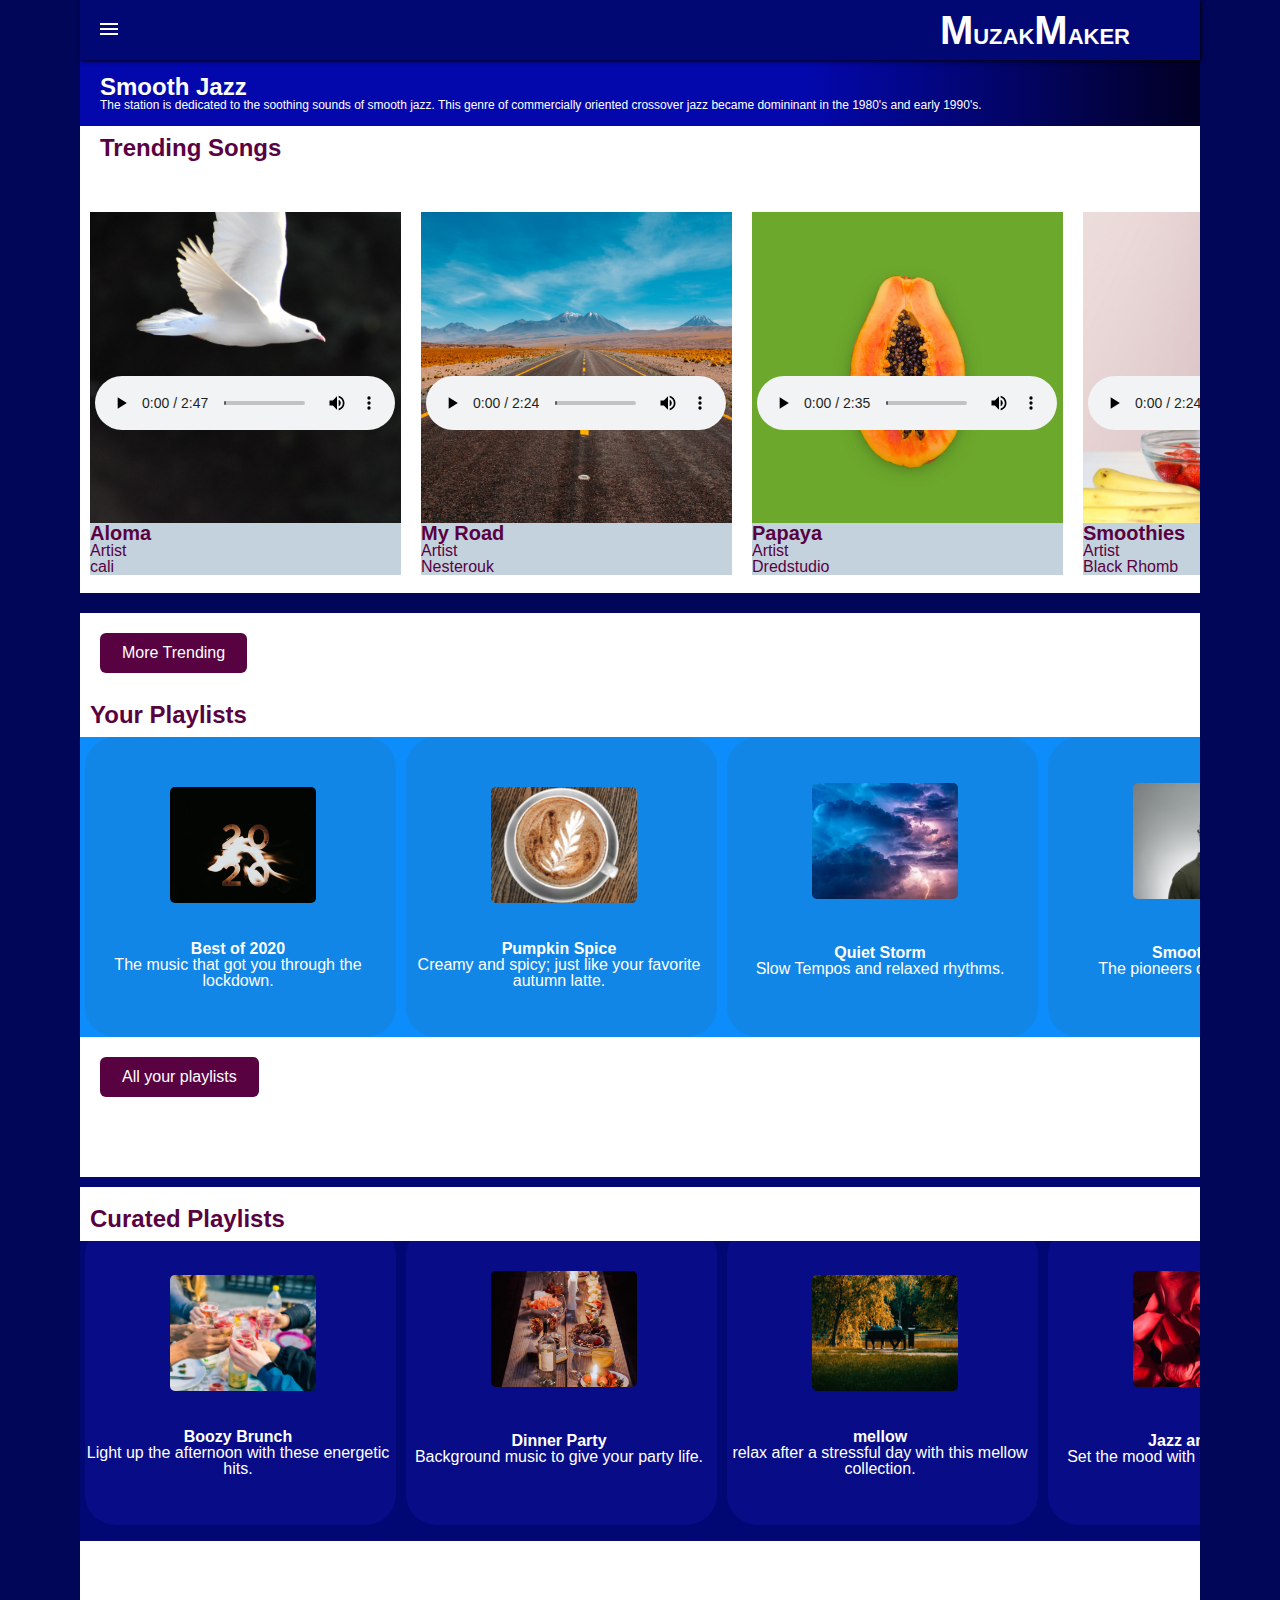
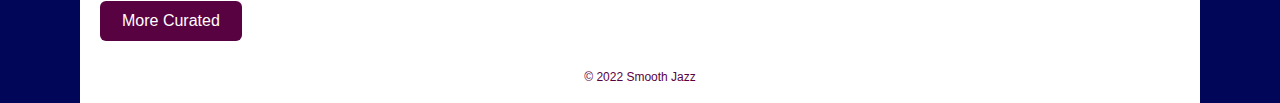
==== commit e4957bfd: "webkit scroll" ====
--- a/index.html
+++ b/index.html
@@ -156,7 +156,7 @@
         </div>
       </section>
 
-    
+      <a class="button" href="#"><span>All your playlists</span></a>
       <section id="curated_playlists">
         <h2>Curated Playlists</h2>
         <div class="scroll">
@@ -207,11 +207,10 @@
             </section>
         </div>
       </section>
-      <a class="button" href="#"><span>All your playlists</span></a>
-      <a class="button" href="#"><span>More Curated</span></a>
     </div>
     </main>
     <footer>
+        <a class="button" href="#"><span>More Curated</span></a>
         <p id="crfoot">&copy; 2022 Smooth Jazz</p>
     </footer>
   </body>
--- a/styles.css
+++ b/styles.css
@@ -103,6 +103,8 @@
 #crfoot{
     text-align: center;
     color: #590242;
+    padding-top:20px;
+    padding-bottom:20px;
 }
 div dl{
     color: #ffffff;
@@ -133,7 +135,7 @@
 #your_playlists section{
     position:relative;
 
-    background-color:#04579c;
+    background-color:#1186e6;
     margin: -1em 5px;
     border-radius: 10%;
     align-items: center;
@@ -174,7 +176,7 @@
 #curated_playlists section{
     position:relative;
 
-    background-color:#04579c;
+    background-color:#080c86;
     margin: -1em 5px;
     border-radius: 10%;
     align-items: center;
@@ -233,9 +235,35 @@
     font-size: 1em;
     height: 40px;
     width: 311px;
-
-    
-}
+}
+    #trending ::-webkit-scrollbar {
+        background: #7c7fac;
+
+    }
+    #trending ::-webkit-scrollbar-track {
+    box-shadow: inset 0 0 15px #590242;
+    }
+    #trending ::-webkit-scrollbar-thumb {
+    background: #590242;
+    border-radius: 5px;
+    }
+    #trending ::-webkit-scrollbar-thumb:hover {
+    background: #020659;
+    }
+    #playlists ::-webkit-scrollbar, #curated ::-webkit-scrollbar {
+    width: 15px;
+    }
+    #playlists ::-webkit-scrollbar-track, #curated ::-webkit-scrollbar-track  {
+    box-shadow: inset 0 0 15px #020659;
+    }
+    #playlists ::-webkit-scrollbar-thumb, #curated ::-webkit-scrollbar-thumb {
+        background:#020659;
+        border-radius: 5px;
+    }
+    #playlists ::-webkit-scrollbar-thumb:hover, #curated ::-webkit-scrollbar-thumb:hover {
+        background: #ffffff;
+    }
+    
 div {
     color: #590242;
     font-size: 1em;
@@ -270,6 +298,7 @@
 }
 footer{
     background-color: #ffffff;
+    padding-top: 40px;
 }
 #trending{
     background-color: #ffffff;
@@ -283,16 +312,19 @@
 }
 #curated_playlists{
     background-color: #020873;
-    margin-top: 60px;
+    margin-top: 70px;
+    padding-top: 10px;
     }
 #allplaylists{
     background-color: #ffffff;
-    padding-top: 50px;
 }
 /*button display*/  
 .button {
-    display: inline-block;
+   display:inline-flex;
     padding: 10px 20px;
+    margin-left: 20px;
+    margin-top: 20px;
+    margin-bottom: 10px;
     text-align: center;
     text-decoration: none;
     color: #ffffff;
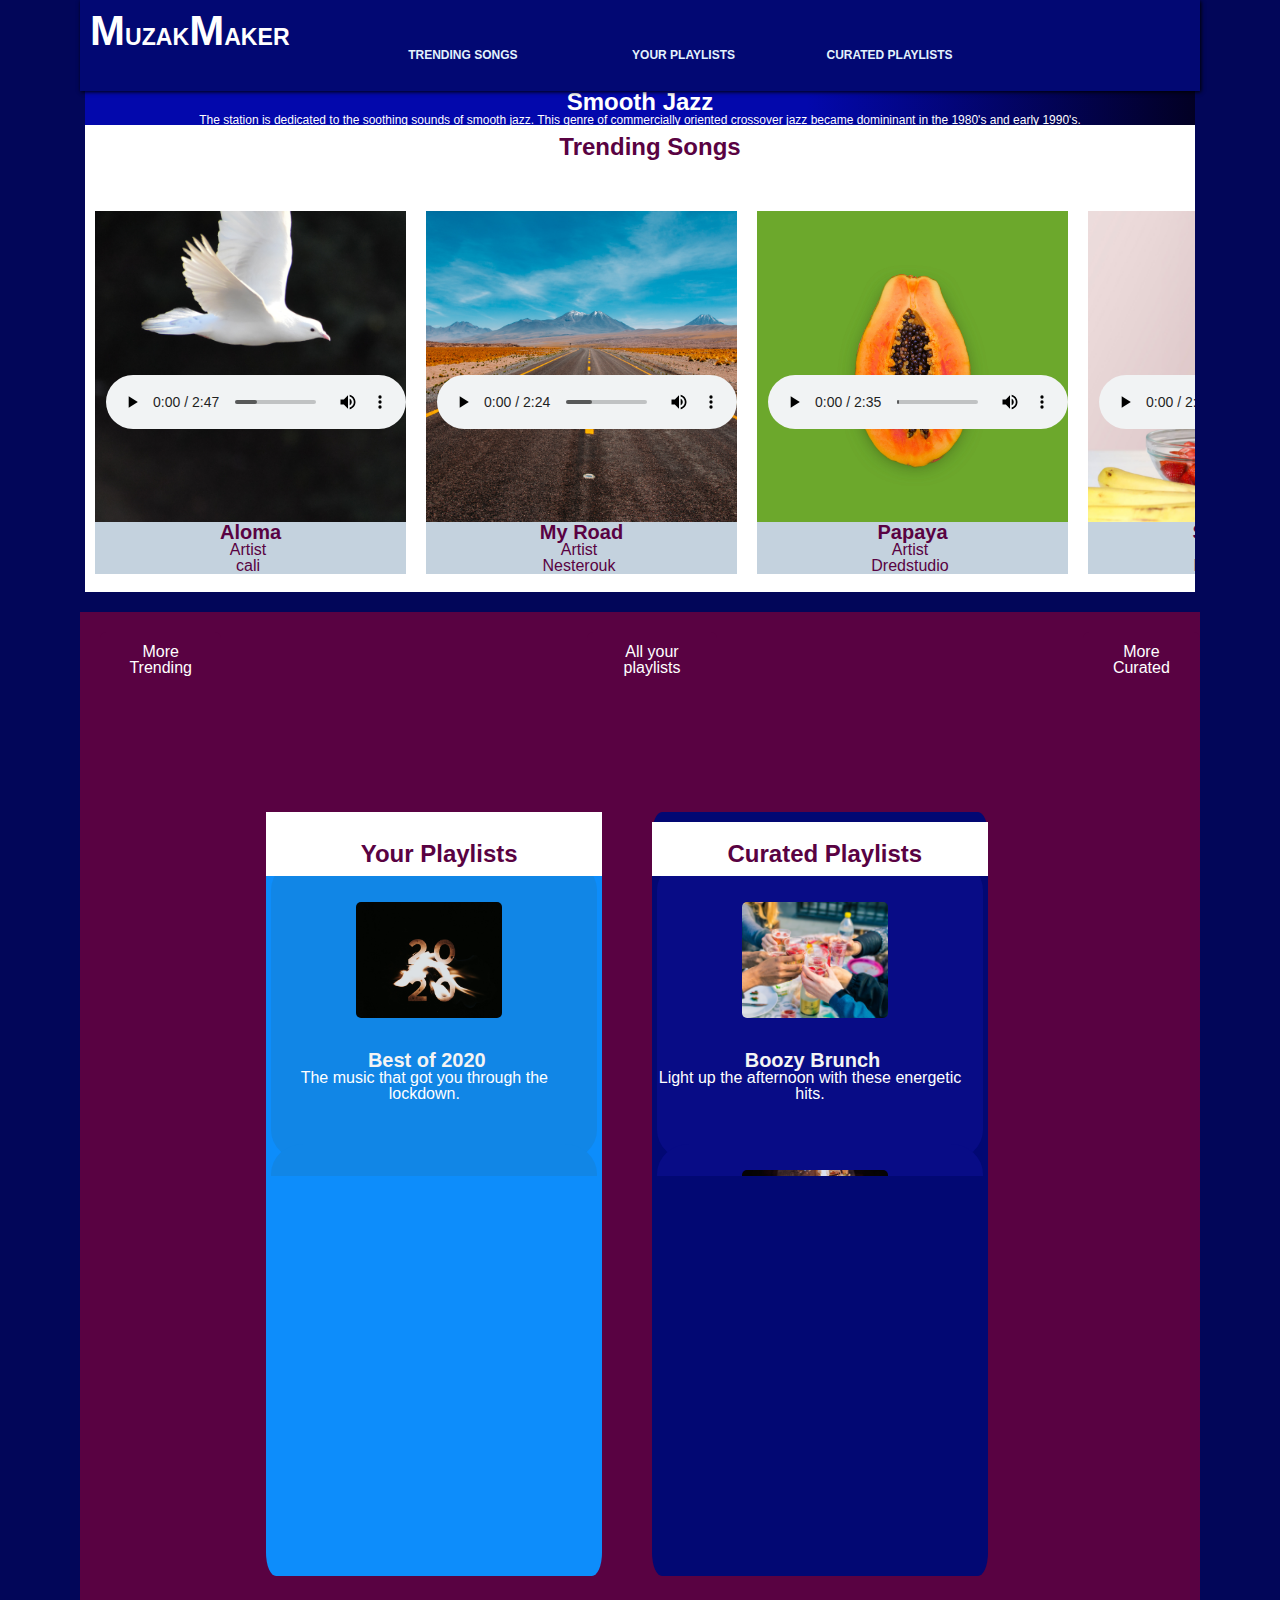
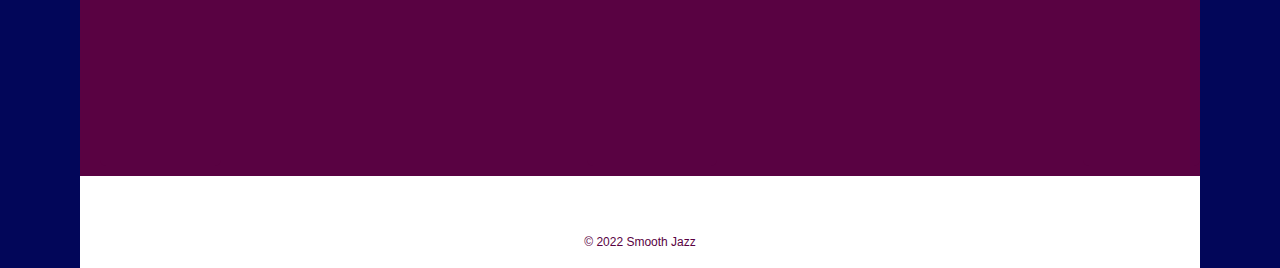
==== commit 22563b1b: "bottom(wide query)" ====
--- a/index.html
+++ b/index.html
@@ -11,7 +11,7 @@
     <header class="header">
       <h1><a href="index.html" class="logo"> M<span class="h1_cap">uzak</span>M<span class="h1_cap">aker</span> </a></h1>
       <nav>
-        <input class="menu-btn" type="checkbox" id="menu-btn" />
+        <input class="menu-btn" type="checkbox" id="menu-btn"/>
         <label class="menu-icon" for="menu-btn"><span class="navicon"></span></label>
         <ul class="menu">
           <li><a href="trending_Songs.html">Trending Songs</a></li>
@@ -110,8 +110,9 @@
           <div class="scroll">
             <section>
             <div>
-              <dl>
-                <dt>Best of 2020</dt>
+                <h3>Best of 2020</h3>
+              <dl>
+                <dt></dt>
                 <dd>The music that got you through the lockdown.</dd>
               </dl>
               <img src="images/best-of-2020-cover.png" alt="2020 fire graphic">
@@ -119,8 +120,9 @@
         </section>
         <section>
             <div>
-              <dl>
-                <dt>Pumpkin Spice</dt>
+                <h3>Pumpkin Spice</h3>
+              <dl>
+                <dt></dt>
                 <dd>Creamy and spicy; just like your favorite autumn latte.</dd>
               </dl>
               <img src="images/pumpkin-spice-cover.png" alt="latte">
@@ -128,8 +130,9 @@
         </section>
         <section>
             <div>
-              <dl>
-                <dt>Quiet Storm</dt>
+                <h3>Quiet Storm</h3>
+              <dl>
+                <dt></dt>
                 <dd>Slow Tempos and relaxed rhythms.</dd>
               </dl>
               <img src="images/quiet-storm-cover.png" alt="quiet storm picture">
@@ -137,8 +140,9 @@
         </section>
         <section>
             <div>
-              <dl>
-                <dt>Smooth Jazz</dt>
+                <h3>Smooth Jazz</h3>
+              <dl>
+                <dt></dt>
                 <dd>The pioneers of smooth jazz.</dd>
               </dl>
               <img src="images/smooth-jazz-cover.png" alt="smooth jazz artist">
@@ -146,8 +150,9 @@
         </section>
         <section>
             <div>
-              <dl>
-                <dt>Smooth Study</dt>
+                <h3>Smooth Study</h3>
+              <dl>
+                <dt></dt>
                 <dd>Smooth sounds to study to.</dd>
               </dl>
               <img src="images/smooth-study-cover.png" alt="student using laptop picture">
@@ -162,8 +167,9 @@
         <div class="scroll">
             <section>
             <div>
-              <dl>
-                <dt>Boozy Brunch</dt>
+                <h3>Boozy Brunch</h3>
+              <dl>
+                <dt></dt>
                 <dd>Light up the afternoon with these energetic hits.</dd>
               </dl>
               <img src="images/boozy-brunch-cover.png" alt="cheering with drinks picture">
@@ -171,8 +177,9 @@
              </section>
              <section>
             <div>
-              <dl>
-                <dt>Dinner Party</dt>
+                <h3>Dinner Party</h3>
+              <dl>
+                <dt></dt>
                 <dd>Background music to give your party life.</dd>
               </dl>
               <img src="images/dinner-party-cover.png" alt="dinner party picture">
@@ -180,8 +187,9 @@
             </section>
             <section>
             <div>
-              <dl>
-                <dt>mellow</dt>
+                <h3>mellow</h3>
+              <dl>
+                <dt></dt>
                 <dd>relax after a stressful day with this mellow collection.</dd>
               </dl>
               <img src="images/mellow-cover.png" alt="riding horses picture">
@@ -189,17 +197,19 @@
             </section>
             <section>
             <div>
-              <dl>
-                <dt>Jazz and Chill</dt>
+                <h3>Jazz and Chill</h3>
+              <dl>
+                <dt></dt>
                 <dd>Set the mood with these silky sounds.</dd>
               </dl>
               <img src="images/jazz-chill-cover.png" alt="rose pedals picture">
             </div>
             </section>
-            <section></section>
-            <div>
-              <dl>
-                <dt>Jazz Saxophone</dt>
+            <section>
+            <div>
+                <h3>Jazz Saxophone</h3>
+              <dl>
+                <dt></dt>
                 <dd>The greatest colection of your sax favorites</dd>
               </dl>
               <img src="images/smooth-saxophone-cover.png" alt="2020 fire graphic">
@@ -207,10 +217,10 @@
             </section>
         </div>
       </section>
+      <a class="button" href="#"><span>More Curated</span></a>
     </div>
     </main>
     <footer>
-        <a class="button" href="#"><span>More Curated</span></a>
         <p id="crfoot">&copy; 2022 Smooth Jazz</p>
     </footer>
   </body>
--- a/styles.css
+++ b/styles.css
@@ -149,29 +149,36 @@
 }
 
 #your_playlists div dl{
-    position:relative;
-    display:grid;
-    top: 220px;
     text-align: center;
 }
 #your_playlists div img{
     position:relative;
-    display:grid;
-    bottom: 50px;
+    bottom: 200px;
     left: 85px;
     
 }
 #your_playlists h2{
     padding-left: 10px;
-    padding-top: 20px;
+    padding-top: 30px;
     padding-bottom: 10px;
     background-color: #ffffff;
-    
-}
+
+}
+
+#your_playlists h3{
+    padding-top: 240px;
+    margin: 0 auto;
+    color:#f4f4f4;
+}
+
 #your_playlists dt{
     font-weight: bolder;
 }
-
+#curated_playlists h3{
+    padding-top: 240px;
+    margin: 0 auto;
+    color:#f4f4f4;
+}
 
 #curated_playlists section{
     position:relative;
@@ -190,15 +197,11 @@
 }
 
 #curated_playlists div dl{
-    position:relative;
-    display:grid;
-    top: 220px;
     text-align: center;
 }
 #curated_playlists div img{
     position:relative;
-    display:grid;
-    bottom: 50px;
+    bottom: 200px;
     left: 85px;
     
 }
@@ -336,13 +339,13 @@
   }
   .button:hover,
   .button:focus {
-    background-color: #0d8df8;
+    background-color: #020659;
     border-color: #7aa8b7;
   }
 
  
 /*menu (start media queries)*/
-@media screen and (min-width:375px) {
+@media screen and (min-width:375px) and (max-width:834px) {
   
       .header ul {
         margin: 0;
@@ -439,15 +442,102 @@
         top: 0;
       }
 }
+
+
+
+
+
+
 @media screen and (min-width:834px) {
-    ul {
-        overflow: visible;
-        position: relative;
-        top: 0;
+   
+      nav a {
+        text-decoration:none;
+       display: block;
+       nav-right: auto;
+        text-align:right;
+        color:#E3F2FD;
+        text-transform:uppercase;
+        font-weight:bold;
+        font-size:.75em;
+        margin:10px;
+        padding:20px;
+      }
+      nav a:hover {
+        background-color:#590242;
+        color:#ffffff;
+        border-radius: 10px;
+      }
+      nav{
+        margin-left: 250px;
+      }
+    .header h1{
+        
+        text-align:left;
+        color:#E3F2FD;
+        font-size:1.5em;
+        margin:0px;
+        padding:10px;
+        float: left;
+    }
+    nav ul{
         display: grid;
-        grid-template-columns: 1fr 1fr 1f;
-    }
-    label span, input {
-        display: none;
-    }
+        grid-template-columns: 1fr 1fr 1fr 1fr;
+        
+    }
+   .menu-btn{
+    visibility:collapse;
+   }
+   #allplaylists{
+    background-color: #590242;
+    display: flex;
+    justify-content: space-around;
+}
+#your_playlists{
+    width: 40%;
+    padding-bottom: 400px;
+    position: relative;
+    left: 40px;
+    margin-top: 200px;
+    margin-bottom: 200px;
+   
+}
+#curated_playlists{
+    width: 40%;
+    padding-bottom: 400px;
+    position: relative;
+    right: 70px;
+    margin-top: 200px;
+    margin-bottom: 200px;
+}
+
+
+
+
+
+section{
+    margin: -1em 5px;
+    border-radius: 3%;
+    text-align: center;
+}
+#your_playlists div{
+    display:block;
+}
+#your_playlists img{
+    display:block;
+    justify-items: center;
+}
+
+#curated_playlists div{
+    display:block;
+}
+#curated_playlists img{
+    display:block;
+    justify-items: center;
+}
+
+
+
+
+
+
 }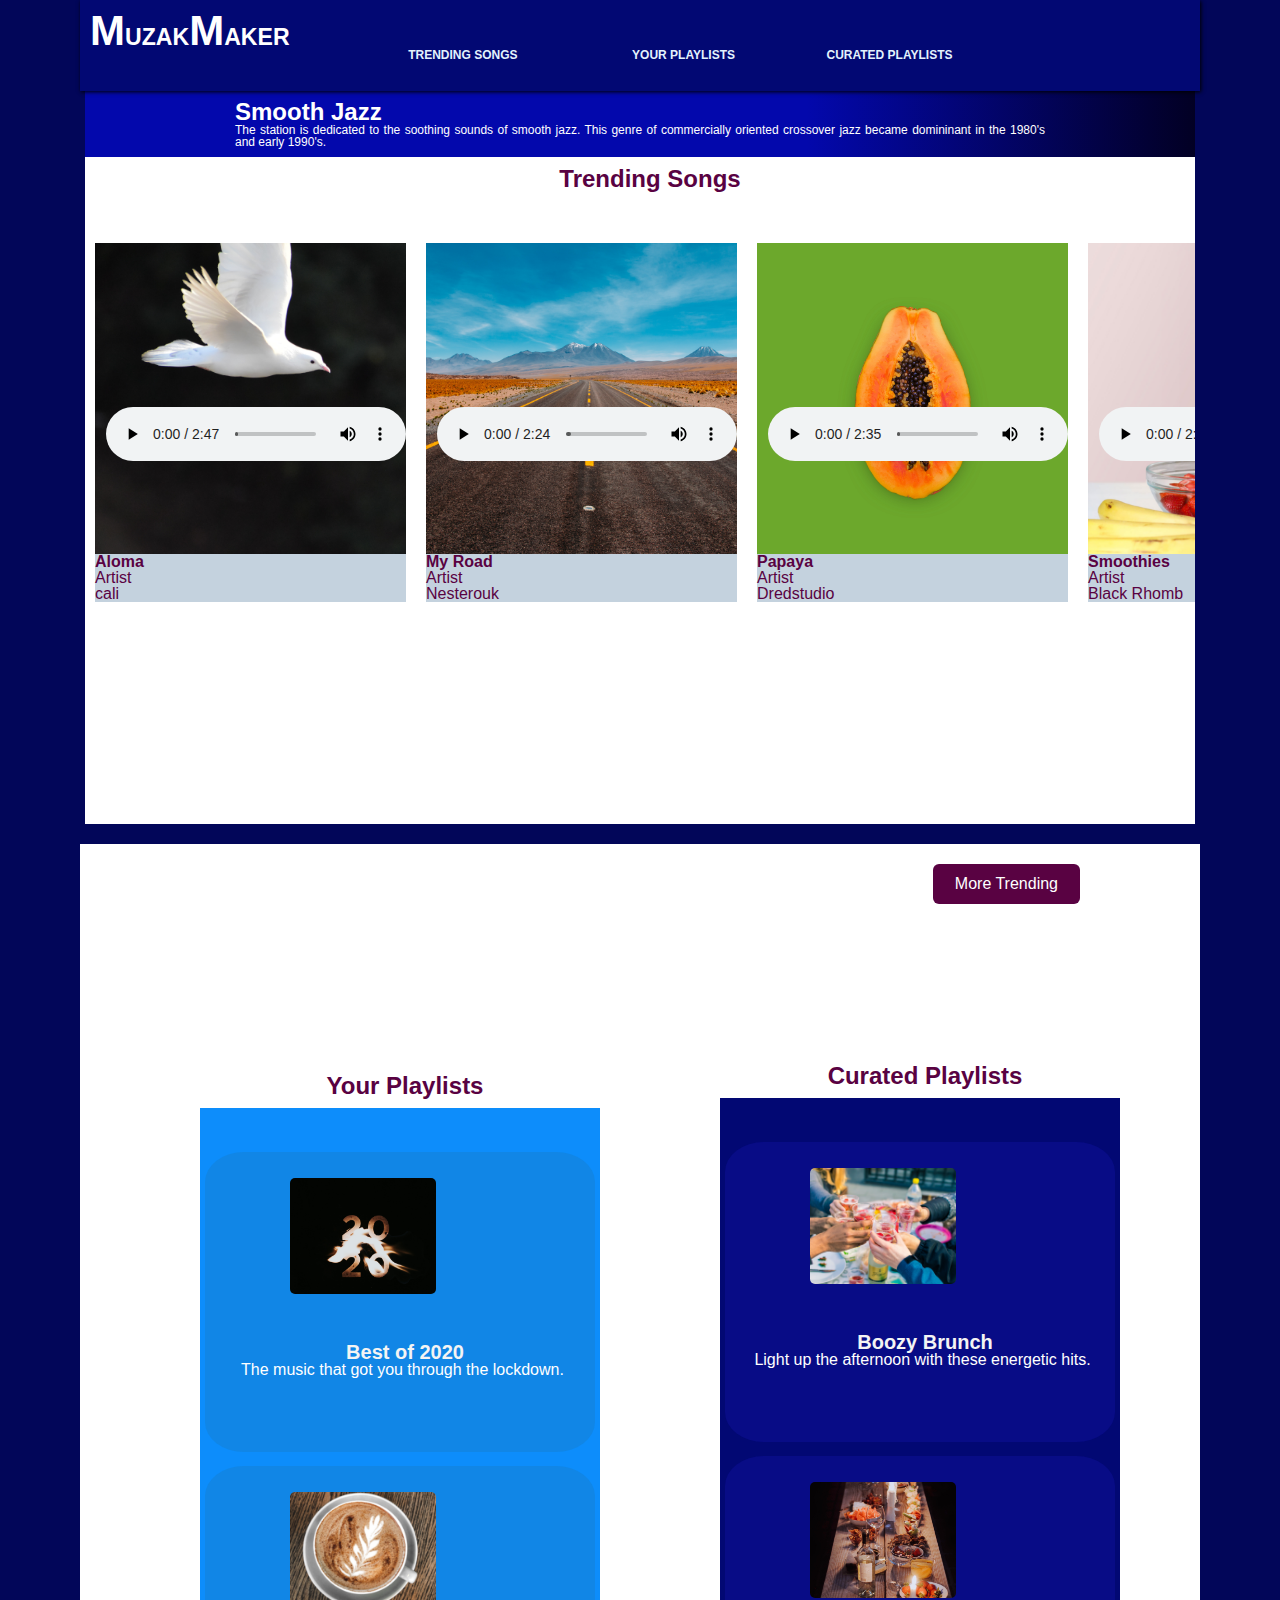
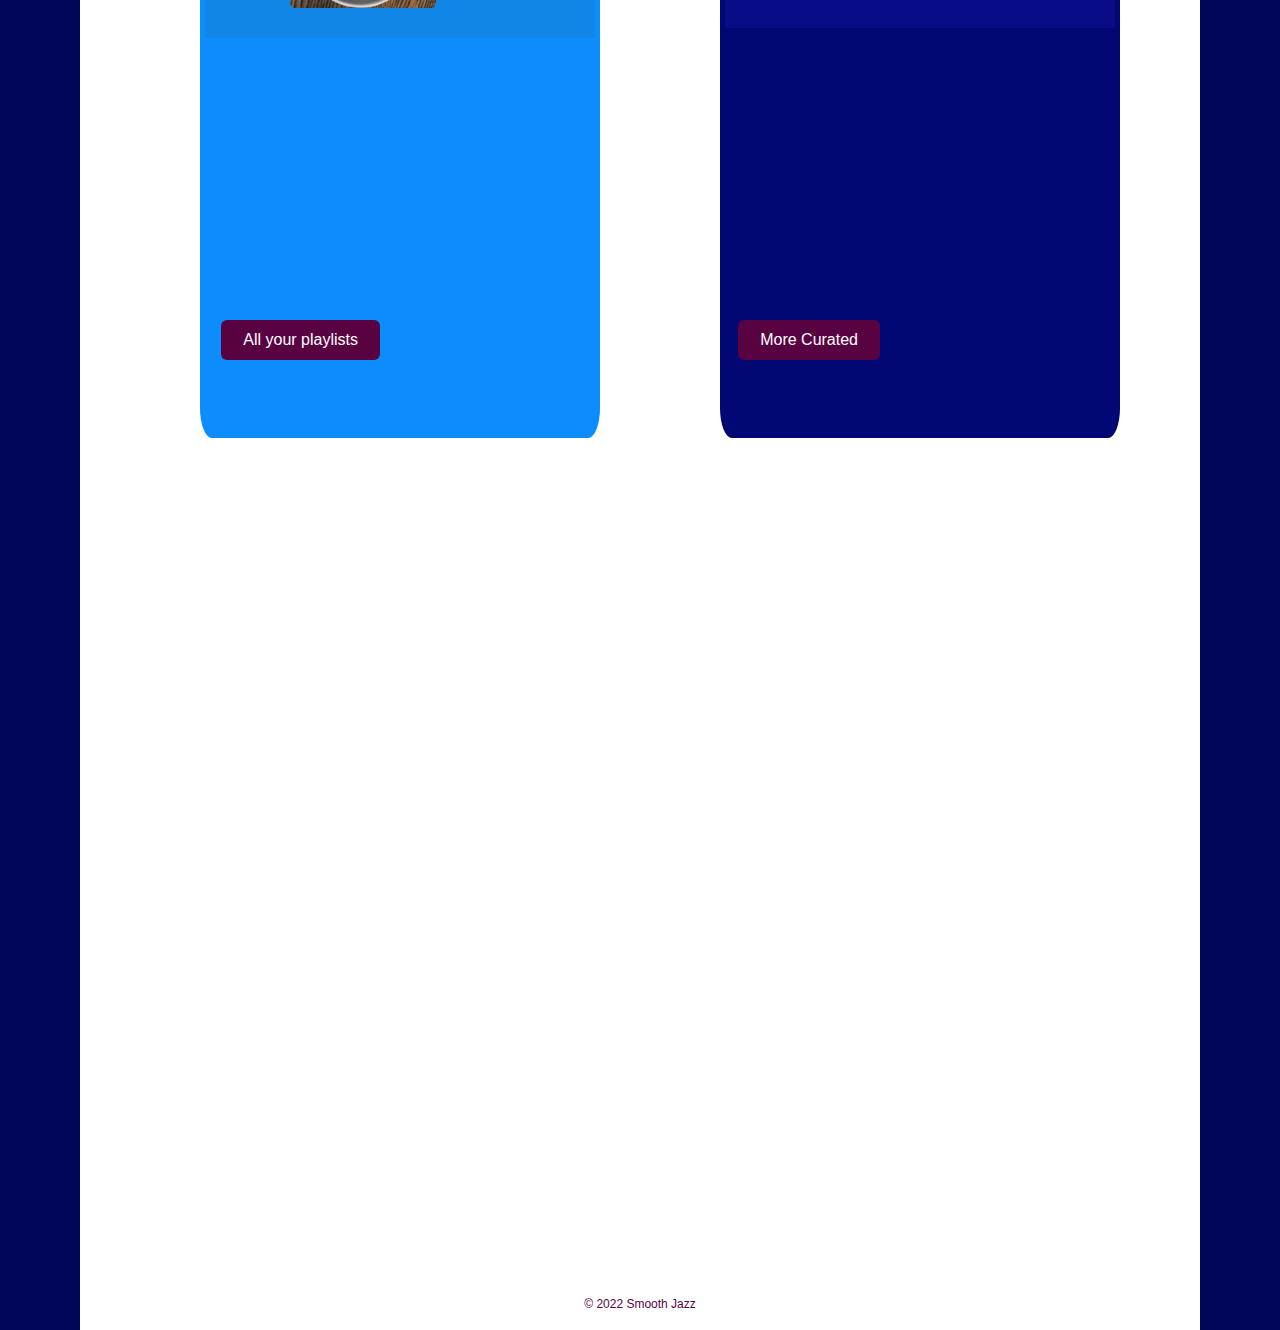
==== commit 4c8d7dde: "end scheme" ====
--- a/index.html
+++ b/index.html
@@ -103,8 +103,8 @@
           </section>
           </div>
       </section>
+      <a class="button" id="button_more" href="#"><span>More Trending</span></a>
       <div id="allplaylists">
-        <a class="button" href="#"><span>More Trending</span></a>
          <section id="your_playlists">
          <h2>Your Playlists</h2>
           <div class="scroll">
@@ -160,8 +160,7 @@
         </section>
         </div>
       </section>
-
-      <a class="button" href="#"><span>All your playlists</span></a>
+      <a class="button" id="button_all"href="#"><span>All your playlists</span></a>
       <section id="curated_playlists">
         <h2>Curated Playlists</h2>
         <div class="scroll">
@@ -217,7 +216,7 @@
             </section>
         </div>
       </section>
-      <a class="button" href="#"><span>More Curated</span></a>
+      <a class="button" id="button_curated"href="#"><span>More Curated</span></a>
     </div>
     </main>
     <footer>
--- a/styles.css
+++ b/styles.css
@@ -210,7 +210,6 @@
     padding-top: 20px;
     padding-bottom: 10px;
     background-color: #ffffff;
-    
 }
 #curated_playlists dt{
     font-weight: bolder;
@@ -297,11 +296,11 @@
     box-shadow: 1px 1px 4px 0 rgb(0, 0, 0);
         position: relative;
         width: 100%;
-        z-index: 1;
+        
 }
 footer{
     background-color: #ffffff;
-    padding-top: 40px;
+    padding-top: 20px;
 }
 #trending{
     background-color: #ffffff;
@@ -316,7 +315,6 @@
 #curated_playlists{
     background-color: #020873;
     margin-top: 70px;
-    padding-top: 10px;
     }
 #allplaylists{
     background-color: #ffffff;
@@ -487,30 +485,31 @@
    .menu-btn{
     visibility:collapse;
    }
+
    #allplaylists{
-    background-color: #590242;
+    background-color: #ffffff;
     display: flex;
     justify-content: space-around;
+    top: 351px;
+    right: 800px;
+    padding-bottom: 20px;
+    margin-bottom: 0px;
 }
 #your_playlists{
-    width: 40%;
     padding-bottom: 400px;
-    position: relative;
+    display: block;
     left: 40px;
     margin-top: 200px;
-    margin-bottom: 200px;
-   
+    margin-bottom: 800px;
 }
 #curated_playlists{
-    width: 40%;
     padding-bottom: 400px;
-    position: relative;
-    right: 70px;
+    display: block;
+    left: 40px;
     margin-top: 200px;
-    margin-bottom: 200px;
-}
-
-
+    margin-bottom: 800px;
+
+}
 
 
 
@@ -521,23 +520,88 @@
 }
 #your_playlists div{
     display:block;
+    margin-top: 30px;
+    bottom: 50px;
+    width: 400px;
+    height: 300px;
+    
 }
 #your_playlists img{
     display:block;
     justify-items: center;
 }
 
+
 #curated_playlists div{
-    display:block;
-}
+    display: block;
+    margin-top: 30px;
+    bottom: 50px;
+    width: 400px;
+    height: 300px;
+}
+
 #curated_playlists img{
     display:block;
-    justify-items: center;
-}
-
-
-
-
-
-
+    
+}
+
+.scroll{
+    display: grid;
+    grid-template-columns: repeat(5, 1fr);
+    overflow-x: auto;
+    overflow-y: auto;
+    padding-bottom: 200px;
+}
+
+#bio_h2{
+    font-size: 1.5em;
+    color:#ffffff;
+    font-weight: bolder;
+    
+}
+#bio{
+    background: rgb(2,0,36);
+    background: linear-gradient(270deg, rgba(2,0,36,1) 0%, rgba(3,8,172,1) 35%, rgba(3,8,172,1) 100%);
+    padding-top: 25px;
+    padding-bottom: 25px;
+    padding-left: 150px;
+    padding-right: 150px;
+    text-align: justify;
+}
+.button{
+    margin-bottom: 2000px;
+}
+#trending div dl{
+    color: #590242;
+    font-size: 1em;
+    background-color:hsl(208, 28%, 82%);
+    text-align: left;
+}
+#trending div h3{
+    color: #590242;
+    font-size: 1em;
+    background-color:hsl(208, 28%, 82%);
+    text-align: left;
+    font-weight: bolder;
+}
+#button_more{
+    right: 200px;
+    position: absolute;
+    display: flex;
+    float: right;
+}
+#button_all{
+    top: 1900px;
+    right: 900px;
+    position: absolute;
+    display: flex;
+    float: right;
+}
+#button_curated{
+    top: 1900px;
+    right: 400px;
+    position: absolute;
+    display: flex;
+    float: right;
+}
 }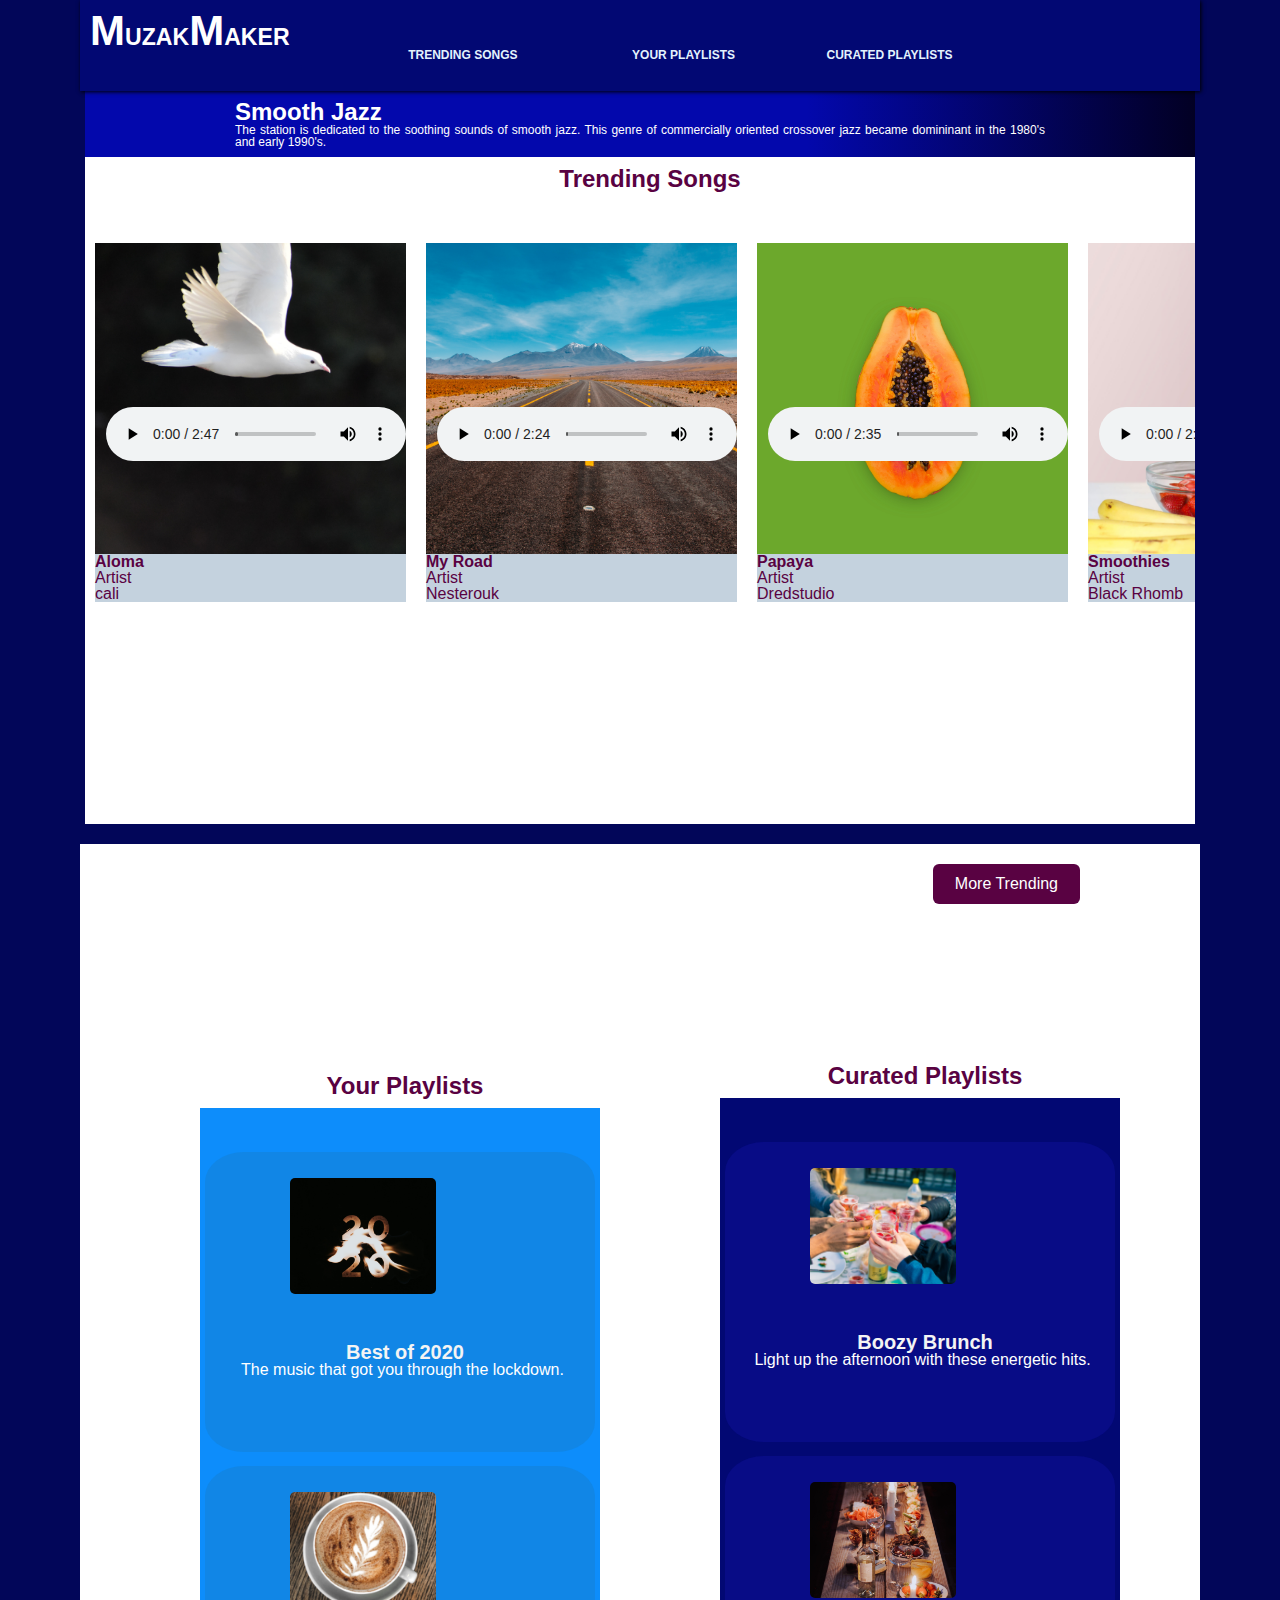
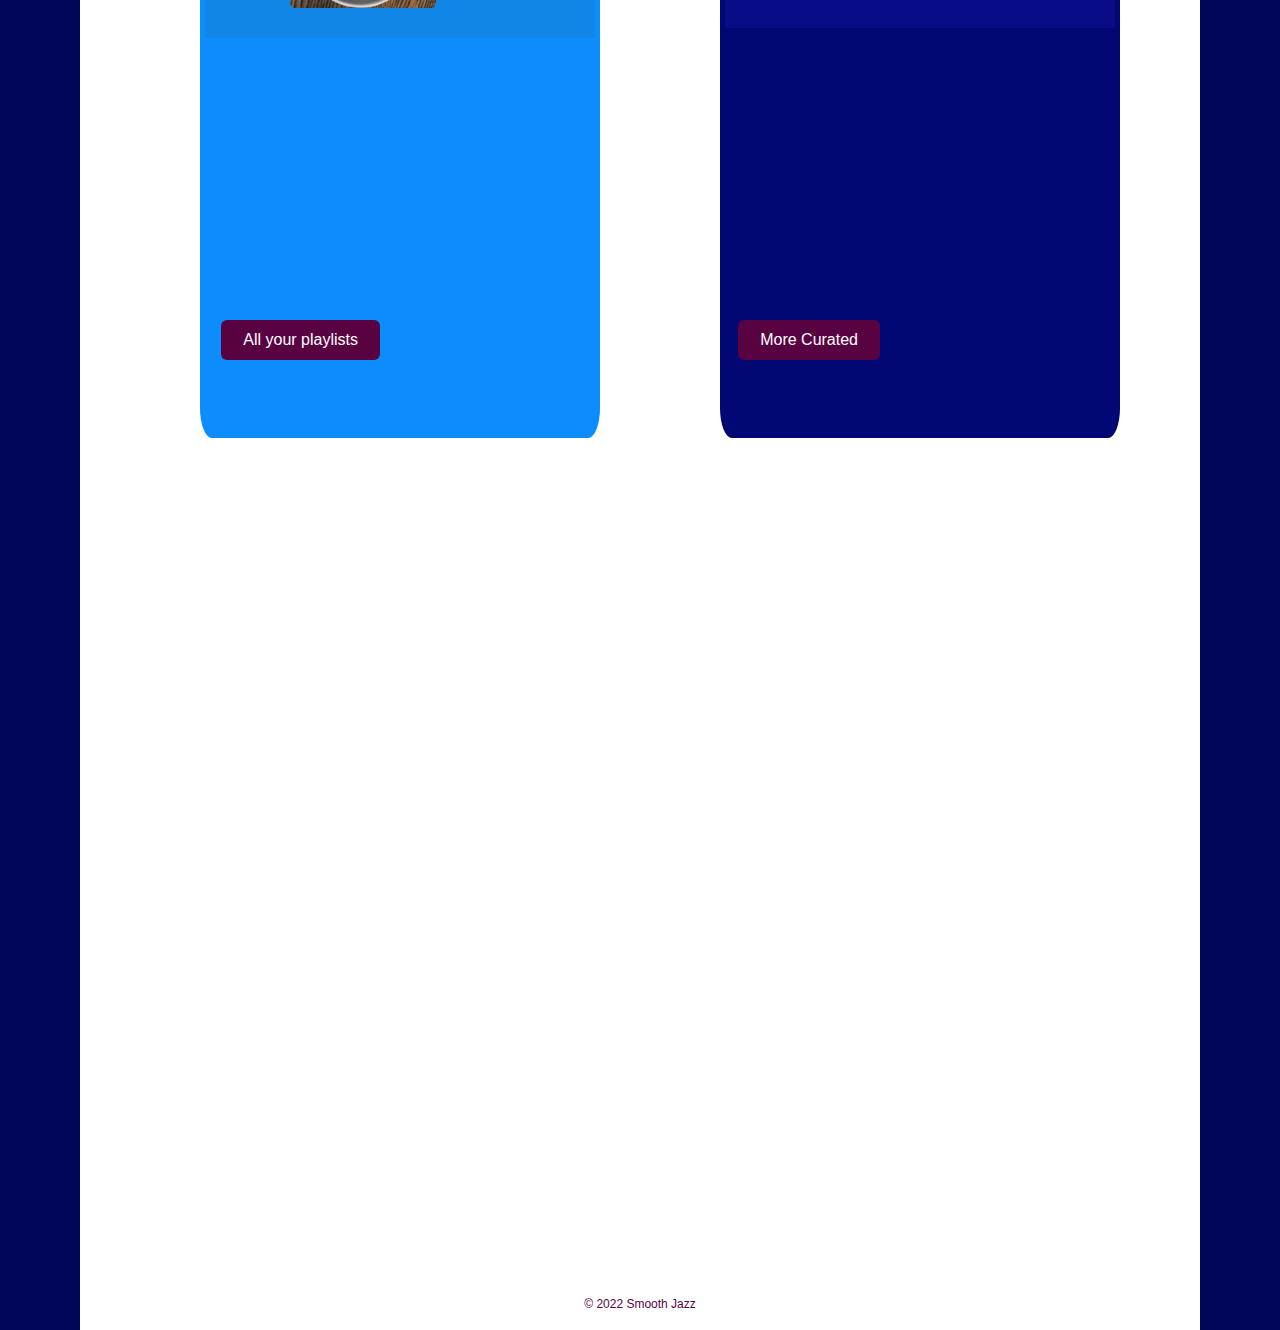
==== commit 7607b963: "FIN" ====
--- a/index.html
+++ b/index.html
@@ -160,7 +160,7 @@
         </section>
         </div>
       </section>
-      <a class="button" id="button_all"href="#"><span>All your playlists</span></a>
+      <a class="button" id="button_all" href="#"><span>All your playlists</span></a>
       <section id="curated_playlists">
         <h2>Curated Playlists</h2>
         <div class="scroll">
@@ -214,9 +214,10 @@
               <img src="images/smooth-saxophone-cover.png" alt="2020 fire graphic">
             </div>
             </section>
+        
         </div>
       </section>
-      <a class="button" id="button_curated"href="#"><span>More Curated</span></a>
+      <a class="button" id="button_curated" href="#"><span>More Curated</span></a>
     </div>
     </main>
     <footer>
--- a/styles.css
+++ b/styles.css
@@ -275,7 +275,7 @@
     padding-right: 5px;
 }
 dt{
-    display: relative;
+    display:inline;
 }
 audio{
     position: relative;
@@ -301,6 +301,7 @@
 footer{
     background-color: #ffffff;
     padding-top: 20px;
+    z-index: 1;
 }
 #trending{
     background-color: #ffffff;
@@ -596,12 +597,15 @@
     position: absolute;
     display: flex;
     float: right;
+    
 }
 #button_curated{
     top: 1900px;
     right: 400px;
     position: absolute;
+    float: right;
     display: flex;
-    float: right;
-}
+    z-index: 4;
+}
+
 }